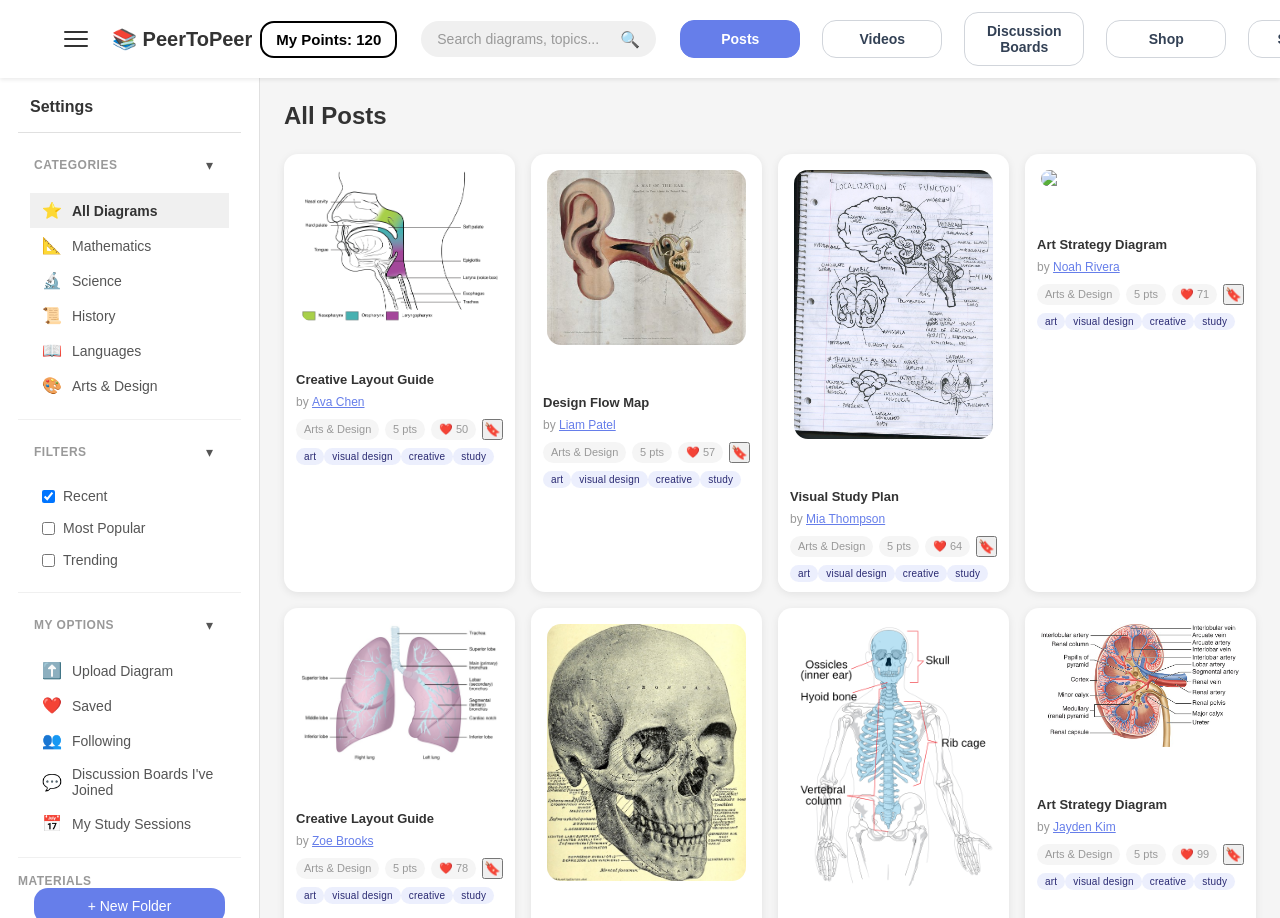
==== index.html @ c9563661 "Git push #5" ====
<!DOCTYPE html>
<html lang="en">
<head>
    <meta charset="UTF-8">
    <meta name="viewport" content="width=device-width, initial-scale=1.0">
    <title>StudyBoard - Student Study Diagrams</title>
    <link rel="stylesheet" href="tailor.css">
</head>
<body>
    <!-- Top Navigation Bar -->
    <nav class="top-navbar">
        <div class="navbar-left">
            <button class="sidebar-toggle" id="sidebarToggle" title="Toggle Sidebar">
                <span></span>
                <span></span>
                <span></span>
            </button>
            <div class="logo">📚 PeerToPeer</div>
            <div class="points-box" id="userPointsLabel">My Points: 120</div>
        </div>
        <div class="navbar-center">
            <div class="search-container">
                <input type="text" class="search-bar" placeholder="Search diagrams, topics...">
                <span class="search-icon">🔍</span>
            </div>
        </div>
        <div class="navbar-right">
            <button class="nav-btn posts-btn active" data-view="posts">Posts</button>
            <button class="nav-btn videos-btn" data-view="videos">Videos</button>
            <button class="nav-btn discussions-btn" data-view="discussions">Discussion Boards</button>
            <button class="nav-btn shop-btn" data-view="shop">Shop</button>
            <button class="nav-btn sessions-btn" data-view="sessions">Sessions</button>
            <button class="profile-btn">Profile</button>
            <button class="settings-btn nav-settings" id="settingsBtnNav" title="Appearance & Settings">Settings</button>
        </div>
    </nav>

    <!-- Main Container -->
    <div class="main-container">
        <!-- Left Sidebar -->
        <aside class="left-sidebar" id="leftSidebar">
            <div class="sidebar-header">
                <h3>Settings</h3>
            </div>
            
            <div class="sidebar-section collapsible-section" data-section="categories">
                <div class="sidebar-section-header">
                    <h4>Categories</h4>
                    <button type="button" class="collapse-toggle" aria-expanded="true">▾</button>
                </div>
                <div class="sidebar-section-content">
                    <div class="category-list">
                        <div class="category-item active" data-category="all">
                            <span class="category-icon">⭐</span>
                            <span>All Diagrams</span>
                        </div>
                        <div class="category-item" data-category="math">
                            <span class="category-icon">📐</span>
                            <span>Mathematics</span>
                        </div>
                        <div class="category-item" data-category="science">
                            <span class="category-icon">🔬</span>
                            <span>Science</span>
                        </div>
                        <div class="category-item" data-category="history">
                            <span class="category-icon">📜</span>
                            <span>History</span>
                        </div>
                        <div class="category-item" data-category="language">
                            <span class="category-icon">📖</span>
                            <span>Languages</span>
                        </div>
                        <div class="category-item" data-category="art">
                            <span class="category-icon">🎨</span>
                            <span>Arts & Design</span>
                        </div>
                    </div>
                </div>
            </div>

            <div class="sidebar-section collapsible-section" data-section="filters">
                <div class="sidebar-section-header">
                    <h4>Filters</h4>
                    <button type="button" class="collapse-toggle" aria-expanded="true">▾</button>
                </div>
                <div class="sidebar-section-content">
                    <label class="filter-checkbox">
                        <input type="checkbox" checked>
                        <span>Recent</span>
                    </label>
                    <label class="filter-checkbox">
                        <input type="checkbox">
                        <span>Most Popular</span>
                    </label>
                    <label class="filter-checkbox">
                        <input type="checkbox">
                        <span>Trending</span>
                    </label>
                </div>
            </div>

            <div class="sidebar-section collapsible-section" data-section="my-options">
                <div class="sidebar-section-header">
                    <h4>My Options</h4>
                    <button type="button" class="collapse-toggle" aria-expanded="true">▾</button>
                </div>
                <div class="sidebar-section-content">
                    <div class="option-item" data-action="upload">
                        <span>⬆️</span>
                        <span>Upload Diagram</span>
                    </div>
                    <div class="option-item" data-action="saved">
                        <span>❤️</span>
                        <span>Saved</span>
                    </div>
                    <div class="option-item" data-action="following">
                        <span>👥</span>
                        <span>Following</span>
                    </div>
                    <div class="option-item" data-action="joined-discussions">
                        <span>💬</span>
                        <span>Discussion Boards I've Joined</span>
                    </div>
                    <div class="option-item study-sessions-panel" id="mySessionsBtn">
                        <span>📅</span>
                        <span>My Study Sessions</span>
                    </div>
                </div>
            </div>

            <div class="sidebar-section materials-section">
                <h4>Materials</h4>
                <div class="material-controls">
                    <button id="createFolderBtn" class="material-add-btn" type="button">+ New Folder</button>
                </div>
                <div id="materialFolders" class="materials-list"></div>
            </div>

            <div class="sidebar-section">
                <h4>Joined Sessions</h4>
                <div id="joinedSessionsList" class="joined-sessions-list"></div>
            </div>

            <div class="sidebar-section collapsible-section" data-section="connect">
                <div class="sidebar-section-header">
                    <h4>Connect!!</h4>
                    <button type="button" class="collapse-toggle" aria-expanded="true">▾</button>
                </div>
                <div class="sidebar-section-content">
                    <div class="option-item" data-action="direct-messages">
                        <span>💬</span>
                        <span>Direct Messages</span>
                    </div>
                    <div class="option-item" data-action="connect-sessions">
                        <span>📚</span>
                        <span>Study Sessions</span>
                    </div>
                </div>
            </div>

            <div class="sidebar-section collapsible-section cart-section" data-section="redeemed-rewards">
                <div class="sidebar-section-header">
                    <h4>Redeemed Rewards</h4>
                    <button type="button" class="collapse-toggle" aria-expanded="true">▾</button>
                </div>
                <div class="sidebar-section-content">
                    <div id="cartList" class="cart-list"></div>
                    <div class="cart-summary">
                        <span>Total:</span>
                        <strong id="cartTotal">0 points</strong>
                    </div>
                    <button id="clearCartBtn" class="clear-cart-btn" type="button">Clear Cart</button>
                    <div id="pendingPurchasesLabel" class="cart-pending-label">Pending Purchases</div>
                </div>
            </div>

        </aside>

        <!-- Settings Modal -->
        <div class="settings-modal" id="settingsModal">
            <div class="settings-modal-content">
                <div class="modal-header">
                    <h2>Appearance & Settings</h2>
                    <button class="modal-close" id="modalClose">✕</button>
                </div>
                <div class="modal-body">
                    <div class="settings-section">
                        <h4>Theme</h4>
                        <div class="theme-options">
                            <label class="theme-option">
                                <input type="radio" name="theme" value="light" checked>
                                <span class="theme-preview light-theme"></span>
                                <span>Light</span>
                            </label>
                            <label class="theme-option">
                                <input type="radio" name="theme" value="dark">
                                <span class="theme-preview dark-theme"></span>
                                <span>Dark</span>
                            </label>
                            <label class="theme-option">
                                <input type="radio" name="theme" value="auto">
                                <span class="theme-preview auto-theme"></span>
                                <span>Auto</span>
                            </label>
                        </div>
                    </div>

                    <div class="settings-section">
                        <h4>Accent Color</h4>
                        <div class="accent-options">
                            <label class="accent-option">
                                <input type="radio" name="accentColor" value="#667eea,#764ba2" checked>
                                <span class="accent-preview" style="background: linear-gradient(135deg,#667eea,#764ba2);"></span>
                                <span>Blue</span>
                            </label>
                            <label class="accent-option">
                                <input type="radio" name="accentColor" value="#2eb85c,#12b886">
                                <span class="accent-preview" style="background: linear-gradient(135deg,#2eb85c,#12b886);"></span>
                                <span>Green</span>
                            </label>
                            <label class="accent-option">
                                <input type="radio" name="accentColor" value="#7b61ff,#b072ff">
                                <span class="accent-preview" style="background: linear-gradient(135deg,#7b61ff,#b072ff);"></span>
                                <span>Purple</span>
                            </label>
                            <label class="accent-option">
                                <input type="radio" name="accentColor" value="#ff9f43,#ff7a59">
                                <span class="accent-preview" style="background: linear-gradient(135deg,#ff9f43,#ff7a59);"></span>
                                <span>Orange</span>
                            </label>
                        </div>
                        <div style="margin-top:12px;">
                            <label style="display:block; font-size:13px; margin-bottom:6px;">AI Backend URL</label>
                            <input id="aiEndpointInput" type="text" placeholder="http://127.0.0.1:8080" style="width:100%; padding:8px; border-radius:8px; border:1px solid #ddd;">
                            <small style="color:#666; display:block; margin-top:6px;">Endpoint expects POST JSON {"clientPrompt":"..."} and returns {"answer":"..."}.</small>
                        </div>
                    </div>

                    <div class="settings-section">
                        <h4>Notifications</h4>
                        <label class="settings-toggle">
                            <input type="checkbox" checked>
                            <span>Enable Notifications</span>
                        </label>
                        <label class="settings-toggle">
                            <input type="checkbox" checked>
                            <span>Sound Effects</span>
                        </label>
                    </div>

                    <div class="settings-section">
                        <h4>Account</h4>
                        <button class="settings-action-btn">Edit Profile</button>
                        <button class="settings-action-btn">Change Password</button>
                        <button class="settings-action-btn logout">Logout</button>
                    </div>
                </div>
            </div>
        </div>

        <div class="settings-modal profile-modal" id="profileModal">
            <div class="settings-modal-content profile-modal-content">
                <div class="modal-header">
                    <h2>Profile</h2>
                    <button class="modal-close" id="profileModalClose">✕</button>
                </div>
                <div class="modal-body profile-body">
                    <div class="profile-panel-grid">
                        <div class="profile-avatar-box">
                            <div class="profile-avatar-preview" id="profileAvatarWrapper">
                                <img id="profilePicturePreview" src="" alt="Profile picture preview" style="display:none;" />
                                <span class="profile-avatar-placeholder">👤</span>
                            </div>
                            <label class="profile-picture-upload">
                                <input type="file" id="profilePictureInput" accept="image/*" />
                                Upload Profile Picture
                            </label>
                        </div>
                        <div class="profile-fields">
                            <label class="profile-field">
                                <span>Name</span>
                                <input id="profileName" type="text" placeholder="Enter your name" />
                            </label>
                            <label class="profile-field">
                                <span>Pronouns</span>
                                <input id="profilePronouns" type="text" placeholder="e.g. they/them" />
                            </label>
                            <label class="profile-field">
                                <span>Gender</span>
                                <select id="profileGender">
                                    <option value="">Prefer not to say</option>
                                    <option value="Woman">Woman</option>
                                    <option value="Man">Man</option>
                                    <option value="Non-binary">Non-binary</option>
                                    <option value="Agender">Agender</option>
                                    <option value="Other">Other</option>
                                </select>
                            </label>
                            <label class="profile-field">
                                <span>Status</span>
                                <input id="profileStatus" type="text" placeholder="What are you up to?" />
                            </label>
                        </div>
                    </div>
                    <div class="profile-field">
                        <span>About Me</span>
                        <textarea id="profileBio" placeholder="Write a short bio..."></textarea>
                    </div>
                    <div class="profile-info-row">
                        <label class="profile-field">
                            <span>Location</span>
                            <input id="profileLocation" type="text" placeholder="City, School, or Campus" />
                        </label>
                        <label class="profile-field">
                            <span>Interests</span>
                            <input id="profileInterests" type="text" placeholder="e.g. math, design, physics" />
                        </label>
                    </div>
                    <div class="profile-actions">
                        <button type="button" class="settings-action-btn" id="saveProfileBtn">Save Profile</button>
                        <button type="button" class="settings-action-btn logout" id="clearProfileBtn">Clear Profile</button>
                    </div>
                </div>
            </div>
        </div>

        <!-- Main Content Area -->
        <main class="main-content">
            <div class="view-container">
                <div class="view-header">
                    <h2 id="viewTitle">All Posts</h2>
                </div>
                <div class="masonry-grid" id="diagramGrid"></div>

                <div id="followingView" class="following-view" style="display:none;">
                    <div class="following-header">
                        <p>Creators you follow appear here with their latest posts and contributions.</p>
                    </div>
                    <div id="followedAuthorsList" class="followed-authors-list"></div>
                </div>

                <div id="sessionsView" class="sessions-view" style="display:none;">
                    <div class="sessions-header">
                        <h3>Available Study Sessions</h3>
                        <p>Join a session to add it to your study schedule.</p>
                    </div>
                    <div class="sessions-grid">
                        <div class="session-card" data-session-id="s1">
                            <div>
                                <h4>Exam Review Sprint</h4>
                                <p>Focus group for upcoming midterms — rapid review and quiz practice.</p>
                                <p class="session-meta">Tue 5:30 PM · 45 min · 8 people joined</p>
                            </div>
                            <div class="session-actions">
                                <button class="view-session-btn" data-session-id="s1">View lobby</button>
                                <button class="join-session-btn" data-session-id="s1">Join</button>
                            </div>
                        </div>
                        <div class="session-card" data-session-id="s2">
                            <div>
                                <h4>Physics Problem Solving</h4>
                                <p>Collaborative problem session with guided examples and Q&A.</p>
                                <p class="session-meta">Wed 7:00 PM · 60 min · 12 people joined</p>
                            </div>
                            <div class="session-actions">
                                <button class="view-session-btn" data-session-id="s2">View lobby</button>
                                <button class="join-session-btn" data-session-id="s2">Join</button>
                            </div>
                        </div>
                        <div class="session-card" data-session-id="s3">
                            <div>
                                <h4>Language Practice Circle</h4>
                                <p>Casual study space for vocabulary, grammar, and speaking practice.</p>
                                <p class="session-meta">Thu 4:00 PM · 40 min · 10 people joined</p>
                            </div>
                            <div class="session-actions">
                                <button class="view-session-btn" data-session-id="s3">View lobby</button>
                                <button class="join-session-btn" data-session-id="s3">Join</button>
                            </div>
                        </div>
                    </div>
                    <div id="sessionLobby" class="session-lobby" style="display:none;">
                        <div class="session-lobby-header">
                            <div>
                                <h4 id="lobbySessionTitle">Session Lobby</h4>
                                <p id="lobbySessionStatus">Select a session to see who is attending.</p>
                            </div>
                            <button id="closeLobbyBtn" class="session-action-btn secondary">Close lobby</button>
                        </div>
                        <p id="lobbySessionDescription" class="session-lobby-description"></p>
                        <div class="session-participants-section">
                            <h5>Participants</h5>
                            <div id="lobbyParticipants" class="session-participants"></div>
                        </div>
                        <div class="session-lobby-actions">
                            <button id="participateSessionBtn" class="session-action-btn">Join the room</button>
                        </div>
                    </div>
                </div>

                <div id="uploadView" class="upload-view" style="display:none;">
                    <div class="upload-panel">
                        <h3>Upload New Content</h3>
                        <p>Share a new post or video and earn coins when you publish.</p>
                        <label class="upload-label">Type
                            <select id="uploadType" class="upload-select">
                                <option value="post">Post</option>
                                <option value="video">Video</option>
                            </select>
                        </label>
                        <label class="upload-label">Title
                            <input id="uploadTitle" class="upload-input" type="text" placeholder="Add a title">
                        </label>
                        <label class="upload-label">Category
                            <input id="uploadCategory" class="upload-input" type="text" placeholder="e.g. Science">
                        </label>
                        <label class="upload-label">Description
                            <textarea id="uploadDescription" class="upload-input upload-textarea" placeholder="Write a description"></textarea>
                        </label>
                        <label class="upload-label">Visibility</label>
                        <div class="upload-radio-row">
                            <label><input type="radio" name="uploadVisibility" value="public" checked> Public</label>
                            <label><input type="radio" name="uploadVisibility" value="private"> Private</label>
                        </div>
                        <label class="upload-label">Attach image or video
                            <input id="uploadMediaInput" class="upload-input" type="file" accept="image/*,video/*" />
                        </label>
                        <div id="uploadPreview" class="upload-preview"></div>
                        <button id="publishUploadBtn" class="upload-publish-btn" type="button">Publish</button>
                        <div id="uploadStatus" class="upload-status"></div>
                    </div>
                </div>

                <div id="discussionsView" class="discussions-view" style="display:none;">
                    <div class="discussions-header">
                        <h3>Discussion Boards</h3>
                        <p>Browse boards or view the discussion groups you have joined.</p>
                    </div>
                    <div class="discussions-content">
                        <aside class="discussion-board-list">
                            <h4>Boards</h4>
                            <div id="discussionBoardList" class="discussion-board-list-items"></div>
                        </aside>
                        <section class="discussion-main-panel">
                            <div class="discussion-board-info">
                                <div>
                                    <h4 id="discussionBoardTitle">AP Exam Study Strategies</h4>
                                    <p id="discussionBoardDescription">Share tips for AP exams, from review plans to time-saving study techniques.</p>
                                </div>
                                <button id="newThreadBtn" class="new-thread-btn">+ New Thread</button>
                            </div>

                            <div id="threadList" class="discussion-thread-list"></div>

                            <div id="newThreadForm" class="discussion-new-thread" style="display:none;">
                                <h4>Start a new thread</h4>
                                <label>Thread title</label>
                                <input id="newThreadTitle" type="text" placeholder="e.g. Best AP Calculus review" />
                                <label>Your name</label>
                                <input id="newThreadAuthor" type="text" placeholder="e.g. student123" />
                                <label>Message</label>
                                <textarea id="newThreadMessage" placeholder="Share your question or advice..."></textarea>
                                <label>Attach image or video</label>
                                <input id="threadMediaInput" type="file" accept="image/*,video/*" />
                                <div id="threadPreview" class="discussion-file-preview"></div>
                                <div class="discussion-form-actions">
                                    <button id="createThreadBtn" type="button">Post Thread</button>
                                    <button id="cancelThreadBtn" type="button">Cancel</button>
                                </div>
                            </div>

                            <div id="discussionThreadDetail" class="discussion-thread-detail" style="display:none;">
                                <div class="discussion-thread-header">
                                    <div>
                                        <h4 id="threadTitle">Thread title</h4>
                                        <p id="threadMeta">Started by <button id="threadAuthor" class="thread-author"></button> · <span id="threadViews">0 views</span></p>
                                    </div>
                                    <button id="backToThreadsBtn" class="back-to-threads-btn">Back to threads</button>
                                </div>
                                <div id="threadMessages" class="thread-messages"></div>
                                <form id="replyForm" class="discussion-reply-form">
                                    <label>Your name</label>
                                    <input id="replyAuthor" type="text" placeholder="e.g. calculatorGenius" />
                                    <label>Your reply</label>
                                    <textarea id="replyMessage" placeholder="Write a helpful reply..."></textarea>
                                    <button type="submit">Post Reply</button>
                                </form>
                            </div>
                        </section>
                    </div>
                </div>

                <div id="discussionProfileView" class="discussion-profile-view" style="display:none;">
                    <div class="discussion-profile-header">
                        <button id="closeProfileView" class="back-to-threads-btn">Back</button>
                        <h3 id="profileName">Profile</h3>
                        <p id="profileBio">Active member of the study community.</p>
                        <div class="profile-stats">
                            <span id="profilePostsCount">Posts: 0</span>
                            <span id="profileFollowersCount">Followers: 0</span>
                            <span id="profileJoinedCount">Joined Boards: 0</span>
                        </div>
                    </div>
                    <div id="profileRecentPosts" class="discussion-profile-posts"></div>
                </div>

                <div id="shopView" class="shop-view" style="display:none;">
                    <div class="shop-header">
                        <h3>Shop Prizes</h3>
                        <p>Earn points and redeem prizes. Choose your reward and redeem as many times as you want.</p>
                    </div>
                    <div class="shop-list">
                        <div class="shop-item" data-item="stationary-kit" data-cost="10">
                            <div class="shop-item-image">📝</div>
                            <div class="shop-item-content">
                                <div>
                                    <h4>Stationery Kit</h4>
                                    <p>Basic stationery set for note-taking and studying.</p>
                                </div>
                                <div class="shop-item-footer">
                                    <span class="prize-cost">10 points</span>
                                    <button class="redeem-btn">Redeem</button>
                                </div>
                            </div>
                        </div>
                        <div class="shop-item" data-item="sunglasses" data-cost="20">
                            <div class="shop-item-image">🕶️</div>
                            <div class="shop-item-content">
                                <div>
                                    <h4>Sunglasses</h4>
                                    <p>Stylish shades for sunny study breaks.</p>
                                </div>
                                <div class="shop-item-footer">
                                    <span class="prize-cost">20 points</span>
                                    <button class="redeem-btn">Redeem</button>
                                </div>
                            </div>
                        </div>
                        <div class="shop-item" data-item="backpack" data-cost="30">
                            <div class="shop-item-image">🎒</div>
                            <div class="shop-item-content">
                                <div>
                                    <h4>Backpack</h4>
                                    <p>Durable backpack for books and laptop.</p>
                                </div>
                                <div class="shop-item-footer">
                                    <span class="prize-cost">30 points</span>
                                    <button class="redeem-btn">Redeem</button>
                                </div>
                            </div>
                        </div>
                        <div class="shop-item" data-item="mouse" data-cost="40">
                            <div class="shop-item-image">🖱️</div>
                            <div class="shop-item-content">
                                <div>
                                    <h4>Wireless Mouse</h4>
                                    <p>Comfortable mouse for everyday study and work.</p>
                                </div>
                                <div class="shop-item-footer">
                                    <span class="prize-cost">40 points</span>
                                    <button class="redeem-btn">Redeem</button>
                                </div>
                            </div>
                        </div>
                        <div class="shop-item" data-item="keyboard" data-cost="50">
                            <div class="shop-item-image">⌨️</div>
                            <div class="shop-item-content">
                                <div>
                                    <h4>Keyboard</h4>
                                    <p>Compact keyboard for improved typing speed.</p>
                                </div>
                                <div class="shop-item-footer">
                                    <span class="prize-cost">50 points</span>
                                    <button class="redeem-btn">Redeem</button>
                                </div>
                            </div>
                        </div>
                        <div class="shop-item" data-item="amazon-giftcard" data-cost="100">
                            <div class="shop-item-image">🎁</div>
                            <div class="shop-item-content">
                                <div>
                                    <h4>$50 Amazon Gift Card</h4>
                                    <p>Redeemable for shopping on Amazon.</p>
                                </div>
                                <div class="shop-item-footer">
                                    <span class="prize-cost">100 points</span>
                                    <button class="redeem-btn">Redeem</button>
                                </div>
                            </div>
                        </div>
                        <div class="shop-item" data-item="spotify-premium" data-cost="100">
                            <div class="shop-item-image">🎵</div>
                            <div class="shop-item-content">
                                <div>
                                    <h4>Spotify Premium</h4>
                                    <p>3 months of Spotify Premium subscription.</p>
                                </div>
                                <div class="shop-item-footer">
                                    <span class="prize-cost">100 points</span>
                                    <button class="redeem-btn">Redeem</button>
                                </div>
                            </div>
                        </div>
                        <div class="shop-item" data-item="iphone" data-cost="500">
                            <div class="shop-item-image">📱</div>
                            <div class="shop-item-content">
                                <div>
                                    <h4>iPhone</h4>
                                    <p>Latest smartphone for work and study.</p>
                                </div>
                                <div class="shop-item-footer">
                                    <span class="prize-cost">500 points</span>
                                    <button class="redeem-btn">Redeem</button>
                                </div>
                            </div>
                        </div>
                        <div class="shop-item" data-item="computer" data-cost="1000">
                            <div class="shop-item-image">💻</div>
                            <div class="shop-item-content">
                                <div>
                                    <h4>Computer</h4>
                                    <p>High-performance computer for learning and projects.</p>
                                </div>
                                <div class="shop-item-footer">
                                    <span class="prize-cost">1000 points</span>
                                    <button class="redeem-btn">Redeem</button>
                                </div>
                            </div>
                        </div>
                    </div>
                </div>

                <!-- Single Post View (hidden by default) -->
                <div id="singlePostView" class="single-post-view" style="display:none;">
                    <div class="single-post-inner">
                        <div class="single-post-columns">
                        <div class="post-left">
                            <div id="postImage" class="post-image">📷</div>
                            <div id="postTitleInline" class="post-title-inline">Title</div>
                            <div id="postContent" class="post-content">Post content goes here. This is the full details view of the selected post, with the visual on the left and the other information on the right.</div>
                        </div>
                        <aside class="post-right">
                            <div class="post-header">
                                <div>
                                    <div id="postAuthor" class="post-author">by Author</div>
                                    <div id="postCategory" class="post-category">Category</div>
                                </div>
                                <div class="post-actions-inline">
                                    <button id="followInline">Follow</button>
                                    <button id="likeInline">❤️ 0</button>
                                    <button id="saveInline">🔖</button>
                                    <button id="addToFolderInline" class="folder-inline" style="display:none;">Add to folder</button>
                                </div>
                            </div>

                            <div class="comments-area">
                                <h4>Comments</h4>
                                <div id="commentsListInline" class="comments-list"></div>
                                <form id="commentFormInline" class="comment-form" onsubmit="return false;">
                                    <div class="comment-input-row">
                                        <input id="commentInputInline" class="comment-input" placeholder="Add a thoughtful comment...">
                                        <button id="commentSubmitInline" class="comment-submit">Send</button>
                                    </div>
                                </form>
                            </div>

                            <div id="aiChatContainer" class="ai-chat-container">
                                <h4>Ask the AI Assistant</h4>
                                <div id="aiMessages" class="ai-messages"></div>
                                <div class="ai-input-row">
                                    <input id="aiInput" class="ai-input" placeholder="Ask a question about this post...">
                                    <button id="aiSendBtn" class="ai-send-btn">Ask</button>
                                </div>
                                <div id="aiStatus" class="ai-status"></div>
                            </div>

                            <div class="related-posts">
                                <h4>Related Posts</h4>
                                <div id="relatedGrid" class="related-grid"></div>
                            </div>
                        </aside>
                    </div>

                    <div class="single-post-footer">
                        <button id="closePostView">Back to feed</button>
                    </div>
                </div>
            </div>
        </div>
        </main>
    </div>

    <script src="script.js"></script>
</body>
</html>
---- tailor.css ----
* {
    margin: 0;
    padding: 0;
    box-sizing: border-box;
}

:root {
    --accent-start: #667eea;
    --accent-end: #764ba2;
    --accent-foreground: #2a2a72;
}

body {
    font-family: -apple-system, BlinkMacSystemFont, 'Segoe UI', 'Helvetica Neue', sans-serif;
    background-color: #f5f5f5;
    color: #333;
}

/* Top Navigation Bar */
.top-navbar {
    display: flex;
    justify-content: space-between;
    align-items: center;
    background-color: #fff;
    padding: 12px 24px;
    padding-left: 60px;
    box-shadow: 0 2px 4px rgba(0, 0, 0, 0.08);
    position: sticky;
    top: 0;
    z-index: 100;
    gap: 24px;
}

.navbar-left {
    flex: 0 0 auto;
    display: flex;
    align-items: center;
    gap: 8px;
}

.logo {
    font-size: 20px;
    font-weight: 700;
    color: #333;
    cursor: pointer;
    transition: opacity 0.2s ease;
    white-space: nowrap;
}

.logo:hover {
    opacity: 0.8;
}

.points-box {
    border: 2px solid #000;
    border-radius: 14px;
    padding: 8px 14px;
    font-weight: 600;
    background-color: #fff;
    color: #000;
    white-space: nowrap;
}

body.dark-mode .logo {
    color: #fff;
}

body.dark-mode .points-box {
    background-color: #f5f5f5;
    color: #111;
    border-color: #ccc;
}

.navbar-center {
    flex: 1;
    max-width: 400px;
}

.search-container {
    position: relative;
    display: flex;
    align-items: center;
    background-color: #f0f0f0;
    border-radius: 24px;
    padding: 0 16px;
    transition: background-color 0.2s ease, box-shadow 0.2s ease;
}

.search-container:focus-within {
    background-color: #e0e0e0;
    box-shadow: 0 0 0 2px rgba(0, 0, 0, 0.1);
}

.search-bar {
    flex: 1;
    border: none;
    background: transparent;
    padding: 10px 0;
    font-size: 14px;
    outline: none;
}

.search-bar::placeholder {
    color: #999;
}

.search-icon {
    font-size: 16px;
    color: #999;
    margin-left: 8px;
}

.navbar-right {
    display: flex;
    gap: 22px;
    align-items: center;
}

.top-navbar .navbar-right .nav-btn,
.top-navbar .navbar-right .profile-btn,
.top-navbar .navbar-right .settings-btn {
    display: inline-flex;
    align-items: center;
    justify-content: center;
    min-width: 120px;
    padding: 10px 18px;
    border: 1px solid #d1d5db;
    border-radius: 14px;
    background-color: #fff;
    color: #334155;
    font-size: 14px;
    font-weight: 700;
    text-align: center;
    cursor: pointer;
    transition: background-color 0.2s ease, border-color 0.2s ease, color 0.2s ease, transform 0.15s ease;
}

.top-navbar .navbar-right .nav-btn:hover,
.top-navbar .navbar-right .profile-btn:hover,
.top-navbar .navbar-right .settings-btn:hover {
    background-color: #f8fafc;
    border-color: #cbd5e1;
}

.top-navbar .navbar-right .nav-btn.active {
    background-color: #667eea;
    color: #fff;
    border-color: #667eea;
}

/* Main Container */
.main-container {
    display: flex;
    max-width: 1920px;
    margin: 0 auto;
    height: calc(100vh - 60px);
    position: relative;
}

/* Sidebar Toggle Button */
.sidebar-toggle {
    display: flex;
    width: 32px;
    height: 32px;
    background: none;
    border: none;
    cursor: pointer;
    flex-direction: column;
    justify-content: center;
    align-items: center;
    gap: 5px;
    padding: 4px;
    margin-right: 12px;
    flex-shrink: 0;
}

.sidebar-toggle span {
    width: 24px;
    height: 2px;
    background-color: #333;
    border-radius: 2px;
    transition: all 0.3s ease;
}

.sidebar-toggle:hover {
    background-color: #f0f0f0;
    border-radius: 6px;
}

.sidebar-toggle.active span:nth-child(1) {
    transform: rotate(45deg) translateY(10px);
}

.sidebar-toggle.active span:nth-child(2) {
    opacity: 0;
}

.sidebar-toggle.active span:nth-child(3) {
    transform: rotate(-45deg) translateY(-10px);
}

/* Left Sidebar */
.left-sidebar {
    width: 260px;
    background-color: #fff;
    border-right: 1px solid #e0e0e0;
    padding: 20px 18px; /* more horizontal padding so content isn't flush to edges */
    overflow-y: auto;
    flex-shrink: 0;
    display: flex;
    flex-direction: column;
    transition: width 0.3s ease, margin-left 0.3s ease;
}

.left-sidebar.collapsed {
    width: 60px;
    align-items: center;
}

.left-sidebar.collapsed .sidebar-header,
.left-sidebar.collapsed .sidebar-section h4,
.left-sidebar.collapsed .category-item span:last-child,
.left-sidebar.collapsed .filter-checkbox span,
.left-sidebar.collapsed .option-item span:last-child,
.left-sidebar.collapsed .settings-label {
    display: none;
}

.left-sidebar.collapsed .category-item,
.left-sidebar.collapsed .filter-checkbox,
.left-sidebar.collapsed .option-item {
    justify-content: center;
    padding: 8px;
}

.left-sidebar.collapsed .category-icon,
.left-sidebar.collapsed .settings-icon {
    font-size: 20px;
}

.sidebar-header {
    padding: 0 12px 16px 12px;
    border-bottom: 1px solid #e0e0e0;
}

/* Ensure each section uses full width but centers its inner content */
.sidebar-section {
    padding: 16px 0;
    border-bottom: 1px solid #f0f0f0;
    flex-shrink: 0;
    width: 100%;
    box-sizing: border-box;
}

.sidebar-header h3 {
    font-size: 16px;
    font-weight: 600;
    color: #333;
}

.sidebar-section {
    padding: 16px 0;
    border-bottom: 1px solid #f0f0f0;
    flex-shrink: 0;
}

.sidebar-section h4 {
    font-size: 12px;
    font-weight: 700;
    color: #999;
    text-transform: uppercase;
    letter-spacing: 0.5px;
    margin: 0;
}

.sidebar-section-header {
    display: flex;
    align-items: center;
    justify-content: space-between;
    gap: 12px;
    padding: 0 16px 12px 16px;
}

.sidebar-section-content {
    padding: 0 12px;
    display: flex;
    flex-direction: column;
    align-items: stretch; /* keep text left-aligned by default */
    text-align: left;
}

/* Center only buttons inside section content while leaving text left-aligned */
.sidebar-section-content button {
    align-self: center;
    min-width: 120px;
}

.sidebar-section.collapsed .sidebar-section-content {
    display: none;
}

.collapse-toggle {
    border: none;
    background: transparent;
    cursor: pointer;
    color: #555;
    font-size: 14px;
    width: 32px;
    height: 32px;
    display: inline-flex;
    align-items: center;
    justify-content: center;
    border-radius: 8px;
    transition: background 0.2s ease, transform 0.2s ease;
}

.collapse-toggle:hover {
    background: rgba(0, 0, 0, 0.05);
}

.sidebar-section.collapsed .collapse-toggle {
    transform: rotate(-90deg);
}

.sidebar-footer {
    padding: 16px;
    border-top: 1px solid #f0f0f0;
    margin-top: auto;
}

.settings-btn {
    width: 100%;
    display: flex;
    align-items: center;
    gap: 12px;
    padding: 10px 12px;
    background-color: #f5f5f5;
    border: none;
    border-radius: 8px;
    cursor: pointer;
    font-size: 14px;
    color: #555;
    transition: background-color 0.2s ease, color 0.2s ease;
    justify-content: flex-start;
}

.settings-btn:hover {
    background-color: #e0e0e0;
    color: #333;
}

.settings-icon {
    font-size: 16px;
    width: 20px;
    flex-shrink: 0;
    text-align: center;
}

.materials-section {
    padding-top: 16px;
}

.material-controls {
    padding: 0 16px 10px 16px;
}

.material-add-btn {
    width: 100%;
    border: none;
    border-radius: 14px;
    padding: 10px 12px;
    background-color: var(--accent-start);
    color: #fff;
    cursor: pointer;
    font-size: 14px;
}

.material-add-btn:hover {
    background-color: var(--accent-end);
}

.upload-section,
.cart-section {
    background-color: #fff;
    border-radius: 18px;
    padding: 14px 16px;
    margin-top: 16px;
    box-shadow: 0 4px 14px rgba(0,0,0,0.04);
}

.upload-section h4,
.cart-section h4 {
    margin-bottom: 12px;
    color: #444;
}

.upload-label {
    display: block;
    margin-bottom: 10px;
    font-size: 13px;
    color: #555;
}

.upload-input,
.upload-textarea,
.upload-select {
    width: 100%;
    border: 1px solid #e3e7ef;
    border-radius: 14px;
    padding: 10px 12px;
    font-size: 13px;
    margin-top: 6px;
    background: #fafbff;
    color: #333;
}

.upload-textarea {
    min-height: 90px;
    resize: vertical;
}

.upload-radio-row {
    display: flex;
    gap: 12px;
    margin-bottom: 12px;
    flex-wrap: wrap;
}

.upload-radio-row label {
    font-size: 13px;
    color: #555;
    display: flex;
    align-items: center;
    gap: 6px;
}

.upload-publish-btn,
.cart-clear-btn {
    width: 100%;
    border: none;
    border-radius: 16px;
    padding: 10px 12px;
    background-color: #667eea;
    color: #fff;
    cursor: pointer;
    font-weight: 700;
    margin-top: 10px;
}

.upload-publish-btn:hover,
.cart-clear-btn:hover {
    background-color: #556dd6;
}

.upload-status {
    margin-top: 10px;
    font-size: 12px;
    color: #444;
    min-height: 18px;
}

.cart-list {
    display: flex;
    flex-direction: column;
    gap: 10px;
    min-height: 100px;
}

.cart-item {
    background-color: #f5f7ff;
    border-radius: 14px;
    padding: 10px 12px;
    font-size: 13px;
    color: #333;
    display: flex;
    justify-content: space-between;
    align-items: center;
}

.cart-item span {
    display: inline-block;
}

.cart-summary {
    display: flex;
    justify-content: space-between;
    align-items: center;
    margin-top: 14px;
    font-size: 13px;
    color: #333;
}

.materials-list {
    display: flex;
    flex-direction: column;
    gap: 8px;
    padding: 0 16px;
}

.material-folder {
    width: 100%;
    border: none;
    border-radius: 14px;
    background-color: #f5f5f5;
    padding: 10px 12px;
    text-align: left;
    cursor: pointer;
    transition: background-color 0.2s ease;
    font-size: 14px;
}

.material-folder:hover,
.material-folder.active {
    background-color: #e0e0e0;
}

.like-btn.liked,
.save-btn.saved,
#likeInline.liked,
#saveInline.saved {
    background-color: #ff93c1;
    color: #fff;
    border-radius: 999px;
    padding: 6px 12px;
}

#likeInline.liked,
#saveInline.saved {
    background-color: #ff93c1;
    color: #fff;
}

#followInline.following {
    background-color: #667eea;
    color: #fff;
}

.joined-session-item {
    background-color: #f5f7ff;
    border-radius: 14px;
    padding: 12px 14px;
    margin-bottom: 10px;
    font-size: 13px;
}

.joined-session-item p {
    margin-top: 6px;
    color: #666;
    font-size: 12px;
}

.sessions-view {
    display: flex;
    flex-direction: column;
    gap: 18px;
    padding: 20px 0;
}

.upload-view {
    display: flex;
    padding: 20px 0;
}

.upload-panel {
    background: #fff;
    border-radius: 24px;
    padding: 28px;
    width: 100%;
    box-shadow: 0 10px 30px rgba(0,0,0,0.08);
}

.upload-panel h3 {
    margin-bottom: 10px;
    font-size: 22px;
    color: #222;
}

.upload-panel p {
    margin-bottom: 22px;
    color: #666;
    line-height: 1.6;
}

.upload-label {
    display: block;
    font-size: 14px;
    color: #555;
    margin-bottom: 12px;
}

.upload-input,
.upload-textarea,
.upload-select {
    width: 100%;
    border: 1px solid #e4e8f0;
    border-radius: 16px;
    padding: 12px 14px;
    margin-top: 8px;
    font-size: 14px;
    background: #fafbff;
    color: #333;
}

.upload-textarea {
    min-height: 120px;
    resize: vertical;
}

.upload-radio-row {
    display: flex;
    flex-wrap: wrap;
    gap: 12px;
    margin-bottom: 16px;
}

.upload-radio-row label {
    display: inline-flex;
    align-items: center;
    gap: 6px;
    font-size: 14px;
    color: #555;
}

.upload-publish-btn {
    border: none;
    background-color: #667eea;
    color: #fff;
    border-radius: 16px;
    padding: 14px 18px;
    font-size: 15px;
    cursor: pointer;
    margin-top: 12px;
}

.upload-publish-btn:hover {
    background-color: #556dd6;
}

.upload-status {
    margin-top: 12px;
    color: #444;
    font-size: 13px;
}

.upload-preview,
.discussion-file-preview {
    margin-top: 12px;
    border-radius: 16px;
    overflow: hidden;
    background: #f6f8ff;
}

.upload-preview img,
.discussion-file-preview img,
.upload-preview video,
.discussion-file-preview video {
    display: block;
    max-width: 100%;
    height: auto;
}


.sessions-header {
    background: #fff;
    border-radius: 20px;
    padding: 20px;
    box-shadow: 0 6px 18px rgba(0,0,0,0.06);
}

.sessions-header h3 {
    margin-bottom: 8px;
    font-size: 22px;
}

.sessions-header p {
    color: #666;
    font-size: 14px;
}

.sessions-view {
    display: flex;
    flex-direction: column;
    gap: 28px;
    padding: 20px 0;
}

.sessions-grid {
    display: grid;
    grid-template-columns: repeat(auto-fit, minmax(280px, 1fr));
    gap: 28px;
}

.session-card {
    background: #fff;
    border-radius: 20px;
    padding: 26px;
    display: flex;
    justify-content: space-between;
    align-items: flex-start;
    gap: 18px;
    box-shadow: 0 10px 26px rgba(0,0,0,0.07);
}

.session-card h4 {
    margin-bottom: 10px;
    font-size: 18px;
}

.session-card p {
    margin: 0;
    color: #555;
    font-size: 14px;
}

.session-meta {
    margin-top: 12px;
    color: #888;
    font-size: 12px;
}

.join-session-btn {
    border: none;
    border-radius: 16px;
    padding: 12px 18px;
    background-color: #667eea;
    color: #fff;
    cursor: pointer;
    font-weight: 600;
}

.join-session-btn.joined,
.join-session-btn:disabled {
    background-color: #d1d9ff;
    color: #6a74a9;
    cursor: default;
}

.session-actions {
    display: flex;
    flex-direction: column;
    gap: 14px;
    align-items: stretch;
}

.view-session-btn,
.session-action-btn,
.join-session-btn {
    border: none;
    border-radius: 16px;
    padding: 12px 16px;
    cursor: pointer;
    font-weight: 600;
    transition: transform 0.15s ease, box-shadow 0.15s ease;
}

.view-session-btn {
    background-color: #f4f5ff;
    color: #334155;
}

.view-session-btn:hover,
.session-action-btn:hover,
.join-session-btn:hover {
    transform: translateY(-1px);
    box-shadow: 0 10px 24px rgba(102,126,234,0.16);
}

.session-action-btn {
    background-color: #667eea;
    color: #fff;
}

.join-session-btn {
    background-color: #667eea;
    color: #fff;
}

.session-action-btn.secondary {
    background-color: #f4f5ff;
    color: #334155;
}

.session-lobby {
    margin-top: 24px;
    background: #fff;
    border-radius: 22px;
    padding: 22px;
    box-shadow: 0 10px 24px rgba(0,0,0,0.08);
}

.session-lobby-header {
    display: flex;
    justify-content: space-between;
    gap: 16px;
    align-items: center;
    margin-bottom: 16px;
}

.session-lobby-description {
    color: #556070;
    margin-bottom: 18px;
}

.session-participants-section h5 {
    margin-bottom: 10px;
    font-size: 15px;
}

.session-participants {
    display: grid;
    grid-template-columns: repeat(auto-fit, minmax(160px, 1fr));
    gap: 10px;
}

.session-participant {
    background: #f4f5ff;
    border-radius: 14px;
    padding: 12px 14px;
    font-size: 13px;
}

.thread-tags {
    margin-top: 10px;
    display: flex;
    flex-wrap: wrap;
    gap: 8px;
}

.discussion-attachment {
    margin-bottom: 18px;
    border-radius: 16px;
    overflow: hidden;
    background: #f6f8ff;
}

.discussion-attachment img,
.discussion-attachment video {
    width: 100%;
    display: block;
}

.folder-inline {
    border: none;
    background-color: #f0f0f0;
    color: #333;
    border-radius: 14px;
    padding: 10px 14px;
    cursor: pointer;
}

.folder-inline:hover {
    background-color: #e8e8e8;
}

.left-sidebar.collapsed .sidebar-footer {
    padding: 8px;
}

.left-sidebar.collapsed .settings-btn {
    justify-content: center;
    width: auto;
    padding: 8px;
}

.category-list {
    display: flex;
    flex-direction: column;
    align-items: center;
}

.category-item {
    display: flex;
    align-items: center;
    justify-content: flex-start; /* left-align icon + label */
    gap: 10px;
    padding: 8px 12px;
    cursor: pointer;
    transition: background-color 0.2s ease;
    font-size: 14px;
    color: #555;
    width: 100%;
    box-sizing: border-box;
}

.category-item:hover {
    background-color: #f5f5f5;
}

.category-item.active {
    background-color: #f0f0f0;
    color: #333;
    font-weight: 600;
}

.category-icon {
    font-size: 16px;
    width: 20px;
    text-align: center;
}

.filter-checkbox {
    display: flex;
    align-items: center;
    justify-content: flex-start;
    gap: 8px;
    padding: 8px 12px;
    cursor: pointer;
    font-size: 14px;
    color: #555;
    transition: background-color 0.2s ease;
    width: 100%;
    box-sizing: border-box;
}

.filter-checkbox:hover {
    background-color: #f5f5f5;
}

.filter-checkbox input[type="checkbox"] {
    cursor: pointer;
}

.option-item {
    display: flex;
    align-items: center;
    justify-content: flex-start; /* left-align icon + label */
    gap: 10px;
    padding: 8px 12px;
    cursor: pointer;
    transition: background-color 0.2s ease;
    font-size: 14px;
    color: #555;
    width: 100%;
    box-sizing: border-box;
}

.option-item:hover {
    background-color: #f5f5f5;
}

.option-item span:first-child {
    font-size: 16px;
    width: 20px;
    text-align: center;
}

.option-item.active {
    background-color: #dfe4ff;
    color: #222;
    font-weight: 700;
}

.option-item.active span:first-child {
    color: #2a2a72;
}

/* Main Content Area */
.main-content {
    flex: 1;
    overflow-y: auto;
    padding: 24px;
}

.view-container {
    display: flex;
    flex-direction: column;
    gap: 20px;
}

.view-header {
    display: flex;
    align-items: center;
    justify-content: space-between;
}

.view-header h2 {
    font-size: 24px;
    font-weight: 600;
    color: #333;
    margin: 0;
}

/* Feed Grid */
.masonry-grid {
    display: grid;
    grid-template-columns: repeat(auto-fit, minmax(220px, 1fr));
    gap: 16px;
    margin-top: 4px;
}

.diagram-card {
    background: #fff;
    border-radius: 14px;
    overflow: hidden;
    cursor: pointer;
    transition: transform 0.2s ease, box-shadow 0.2s ease;
    display: flex;
    flex-direction: column;
    width: 100%;
    margin-bottom: 0;
    box-shadow: 0 2px 8px rgba(0, 0, 0, 0.08);
}

.diagram-card:hover {
    transform: translateY(-4px);
    box-shadow: 0 8px 16px rgba(0, 0, 0, 0.15);
}

.single-post-view {
    background: #fff;
    border-radius: 20px;
    padding: 24px;
    box-shadow: 0 10px 30px rgba(0,0,0,0.08);
    margin-top: 16px;
    display: flex;
    flex-direction: column;
    gap: 24px;
}

.single-post-columns {
    display: grid;
    grid-template-columns: 2fr 1fr;
    gap: 24px;
}

.post-left {
    background: #f9fafb;
    border-radius: 20px;
    padding: 24px;
    display: flex;
    flex-direction: column;
    gap: 20px;
}

.post-right {
    display: flex;
    flex-direction: column;
    gap: 20px;
}

.post-image {
    width: 100%;
    max-height: 420px;
    border-radius: 20px;
    background: linear-gradient(135deg, var(--accent-start) 0%, var(--accent-end) 100%);
    color: #fff;
    display: flex;
    align-items: center;
    justify-content: center;
    font-size: 56px;
    overflow: hidden;
}

.post-image img {
    width: 100%;
    height: auto;
    max-height: 420px;
    object-fit: contain;
    display: block;
}

.post-title-inline {
    font-size: 28px;
    font-weight: 700;
    color: #222;
}

.post-content {
    font-size: 15px;
    line-height: 1.75;
    color: #444;
}

.post-header {
    display: flex;
    justify-content: space-between;
    align-items: flex-start;
    gap: 16px;
    flex-wrap: wrap;
}

.post-author,
.post-category {
    font-size: 14px;
    color: #666;
}

.post-category {
    margin-top: 8px;
}

.post-actions-inline {
    display: flex;
    gap: 10px;
    flex-wrap: wrap;
}

.post-actions-inline button {
    border: none;
    border-radius: 12px;
    padding: 10px 14px;
    cursor: pointer;
    background-color: #f0f4ff;
    color: #333;
    transition: transform 0.2s ease, background-color 0.2s ease;
}

.post-actions-inline button:hover {
    transform: translateY(-1px);
    background-color: #e5ecff;
}

.comments-area {
    background: #fafbff;
    border-radius: 20px;
    padding: 18px;
}

.comments-list {
    display: flex;
    flex-direction: column;
    gap: 12px;
    margin-bottom: 16px;
}

.ai-chat-container {
    background: linear-gradient(180deg, #ffffff, #f6f8ff);
    border: 1px solid rgba(102, 126, 234, 0.12);
    border-radius: 28px;
    padding: 24px;
    box-shadow: 0 18px 45px rgba(102, 126, 234, 0.08);
    display: flex;
    flex-direction: column;
    gap: 18px;
}

.ai-chat-header {
    display: flex;
    align-items: center;
    gap: 14px;
}

.ai-badge {
    display: inline-flex;
    align-items: center;
    justify-content: center;
    width: 42px;
    height: 42px;
    border-radius: 50%;
    background: linear-gradient(135deg, var(--accent-start), var(--accent-end));
    color: #fff;
    font-weight: 800;
    box-shadow: 0 8px 18px rgba(102, 126, 234, 0.18);
}

.ai-chat-header h4 {
    margin: 0;
    font-size: 18px;
    color: #1f2937;
}

.ai-chat-header p {
    margin: 6px 0 0;
    color: #475569;
    font-size: 14px;
}

.ai-messages {
    min-height: 220px;
    background: #f8faff;
    border: 1px solid rgba(102, 126, 234, 0.15);
    border-radius: 24px;
    padding: 18px;
    display: flex;
    flex-direction: column;
    gap: 12px;
    max-height: 320px;
    overflow-y: auto;
}

.ai-message {
    padding: 14px 18px;
    border-radius: 20px;
    line-height: 1.65;
    font-size: 14px;
    max-width: 90%;
}

.ai-message.user {
    align-self: flex-end;
    background: rgba(102, 126, 234, 0.14);
    color: #0f172a;
    border: 1px solid rgba(102, 126, 234, 0.28);
    box-shadow: 0 4px 10px rgba(102, 126, 234, 0.08);
}

.ai-message.assistant {
    align-self: flex-start;
    background: #ffffff;
    border: 1px solid rgba(148, 163, 184, 0.18);
    color: #0f172a;
}

.ai-input-row {
    display: grid;
    grid-template-columns: 1fr auto;
    gap: 12px;
}

.ai-input {
    width: 100%;
    border: 1px solid #d1d9e6;
    border-radius: 999px;
    padding: 14px 18px;
    background: #fff;
    font-size: 14px;
    outline: none;
}

.ai-input:focus {
    box-shadow: 0 0 0 3px rgba(102, 126, 234, 0.14);
    border-color: rgba(102, 126, 234, 0.35);
}

.ai-send-btn {
    border: none;
    border-radius: 999px;
    padding: 14px 24px;
    background: linear-gradient(135deg, var(--accent-start), var(--accent-end));
    color: #fff;
    font-weight: 700;
    cursor: pointer;
    transition: transform 0.2s ease, box-shadow 0.2s ease;
}

.ai-send-btn:hover {
    transform: translateY(-1px);
    box-shadow: 0 12px 24px rgba(102, 126, 234, 0.18);
}

.ai-status {
    font-size: 13px;
    color: #475569;
    min-height: 18px;
}

.comment {
    padding: 14px 16px;
    border-radius: 16px;
    background: #fff;
    border: 1px solid #ececec;
    font-size: 14px;
    color: #444;
}

.comment-form {
    display: flex;
    flex-direction: column;
    gap: 12px;
}

.comment-input-row {
    display: flex;
    gap: 10px;
}

.comment-input {
    flex: 1;
    border: none;
    border-radius: 24px;
    padding: 12px 16px;
    background-color: #f0f0f0;
    outline: none;
    font-size: 14px;
}

.comment-input:focus {
    background-color: #e8e8e8;
    box-shadow: 0 0 0 2px rgba(102, 126, 234, 0.15);
}

.comment-submit {
    border: none;
    border-radius: 24px;
    padding: 12px 20px;
    background-color: #667eea;
    color: #fff;
    cursor: pointer;
    font-weight: 600;
    transition: background-color 0.2s ease;
}

.comment-submit:hover {
    background-color: #556dd6;
}

.related-posts {
    width: 100%;
    margin-top: 18px;
}

.related-grid {
    display: grid;
    grid-template-columns: 1fr;
    gap: 10px;
}

.related-card {
    cursor: pointer;
    padding: 14px 16px;
    border-radius: 18px;
    background: #f8faff;
    border: 1px solid rgba(102, 126, 234, 0.16);
    color: #1f2937;
    font-size: 14px;
    transition: transform 0.2s ease, box-shadow 0.2s ease, background-color 0.2s ease;
}

.related-card:hover {
    transform: translateY(-1px);
    box-shadow: 0 10px 24px rgba(102, 126, 234, 0.12);
}

.single-post-footer {
    display: flex;
    justify-content: flex-end;
}

.single-post-footer button {
    padding: 12px 18px;
    border: none;
    border-radius: 14px;
    background-color: #f0f0f0;
    cursor: pointer;
}

.single-post-footer button:hover {
    background-color: #e0e0e0;
}

.diagram-placeholder {
    display: flex;
    flex-direction: column;
    align-items: center;
    justify-content: center;
    gap: 8px;
    color: #fff;
    text-align: center;
    padding: 16px;
}

.diagram-placeholder span {
    font-size: 40px;
}

.diagram-placeholder p {
    font-size: 12px;
    font-weight: 500;
    opacity: 0.9;
}

.diagram-placeholder img {
    width: 100%;
    height: auto;
    object-fit: cover;
    border-radius: 14px;
}

.card-info {
    background-color: #fff;
    display: flex;
    flex-direction: column;
    gap: 6px;
}

/* cart and tag styling */
.cart-section {
    background-color: #fff;
}

.cart-item {
    background-color: #f5f7ff;
}

.tag-badge {
    background: rgba(102, 126, 234, 0.12);
    color: var(--accent-foreground);
    font-size: 10px;
    padding: 3px 8px;
    border-radius: 999px;
    letter-spacing: 0.02em;
}

.following-view {
    background: #fff;
    border-radius: 20px;
    padding: 22px;
    box-shadow: 0 14px 28px rgba(0, 0, 0, 0.08);
    margin-top: 20px;
}

.following-header p {
    color: #5f6a7a;
    margin: 0 0 18px;
}

.followed-authors-list {
    display: flex;
    flex-direction: column;
    gap: 16px;
}

.follow-card {
    background: #f7f9ff;
    border-radius: 18px;
    padding: 18px;
    border: 1px solid #e5e9ff;
}

.follow-card-title {
    display: flex;
    justify-content: space-between;
    align-items: center;
    gap: 14px;
    flex-wrap: wrap;
    margin-bottom: 12px;
}

.follow-card-title h4 {
    margin: 0;
    font-size: 16px;
}

.follow-card-title span {
    color: #62718f;
    font-size: 13px;
}

.follow-card-meta {
    display: flex;
    flex-wrap: wrap;
    gap: 8px;
}

.follow-card-meta span {
    background: #e9efff;
    color: #2a2a72;
    padding: 6px 10px;
    border-radius: 999px;
    font-size: 12px;
}

.follow-empty {
    padding: 18px 16px;
    border-radius: 16px;
    background: #eef1ff;
    color: #555;
}

/* Discussion boards styling */
.discussions-view {
    display: block;
}
.discussions-content {
    display: flex;
    gap: 20px;
    margin-top: 14px;
}
.discussion-board-list {
    width: 280px;
    background: #fff;
    border-radius: 14px;
    padding: 18px;
    box-shadow: 0 8px 24px rgba(47,60,80,0.06);
    border: 1px solid #f0f3ff;
}
.discussion-board-list h4 { margin-bottom: 12px; }
.discussion-board-list-items { display:flex; flex-direction:column; gap:12px; }
.discussion-card {
    padding: 12px;
    border-radius: 12px;
    cursor: pointer;
    transition: transform 0.15s ease, box-shadow 0.15s ease;
    background: linear-gradient(180deg,#fff,#fbfdff);
    border: 1px solid #eef4ff;
}
.discussion-card:hover { transform: translateY(-4px); box-shadow: 0 10px 30px rgba(47,60,80,0.06); }
.discussion-card.active { border-color: #667eea; box-shadow: 0 8px 24px rgba(102,126,234,0.12); }

.discussion-main-panel { flex:1; display:flex; flex-direction:column; gap:18px; }
.discussion-board-info { display:flex; justify-content:space-between; align-items:center; gap:12px; }
.discussion-board-info h4 { margin:0; font-size:20px; }
.new-thread-btn { background:#667eea; color:#fff; border:none; padding:10px 14px; border-radius:14px; cursor:pointer; transition: transform 0.15s ease, box-shadow 0.15s ease; }
.new-thread-btn:hover { transform: translateY(-1px); box-shadow: 0 10px 24px rgba(102,126,234,0.18); }

.discussion-new-thread {
    background: #fff;
    border: 1px solid #e8eff9;
    border-radius: 18px;
    padding: 22px;
    display: flex;
    flex-direction: column;
    gap: 16px;
    box-shadow: 0 10px 30px rgba(47,60,80,0.05);
}

.discussion-new-thread h4 {
    margin: 0;
    font-size: 18px;
    color: #1f2937;
}

.discussion-new-thread label {
    display: block;
    font-size: 13px;
    color: #556272;
    margin-top: 10px;
}

.discussion-new-thread input[type="text"],
.discussion-new-thread textarea,
.discussion-new-thread input[type="file"] {
    width: 100%;
    border: 1px solid #e3e7ef;
    border-radius: 14px;
    padding: 12px 14px;
    font-size: 14px;
    background: #fafbff;
    color: #24304d;
    outline: none;
}

.discussion-new-thread textarea {
    min-height: 110px;
    resize: vertical;
}

.discussion-new-thread input[type="file"] {
    padding: 10px 14px;
}

.discussion-form-actions {
    display: flex;
    gap: 12px;
    flex-wrap: wrap;
    margin-top: 6px;
}

.discussion-form-actions button {
    border: none;
    border-radius: 14px;
    padding: 12px 18px;
    font-weight: 700;
    cursor: pointer;
}

#cancelThreadBtn {
    background: #f0f4ff;
    color: #334155;
}

#createThreadBtn {
    background: #667eea;
    color: #fff;
}

.discussion-form-actions button:hover {
    transform: translateY(-1px);
    box-shadow: 0 10px 30px rgba(102,126,234,0.14);
}

.discussion-thread-list { display:flex; flex-direction:column; gap:12px; margin-top:12px; }
.discussion-thread-card { background:#fff; border:1px solid #f0f3ff; border-radius:12px; padding:14px; box-shadow:0 6px 18px rgba(47,60,80,0.04); cursor:pointer; }
.discussion-thread-card .thread-meta-row { display:flex; justify-content:space-between; align-items:center; gap:8px; }
.discussion-thread-card strong { font-size:16px; }
.thread-author-link,
.profile-link { background:none; border:none; color:#667eea; cursor:pointer; font-weight:700; padding:0; font: inherit; text-decoration: underline; }

.discussion-thread-detail { background:#fff; border-radius:14px; padding:18px; box-shadow:0 10px 30px rgba(47,60,80,0.06); }
.discussion-thread-header { display:flex; justify-content:space-between; align-items:center; gap:12px; }
.back-to-threads-btn { background:#f0f4ff; border:none; padding:8px 12px; border-radius:10px; cursor:pointer; }

.thread-messages { display:flex; flex-direction:column; gap:12px; margin-top:12px; }
.thread-message { padding:12px; border-radius:12px; background:#fbfdff; border:1px solid #eef4ff; display:flex; gap:12px; align-items:flex-start; }
.thread-message p { margin:0; color:#333; line-height:1.4; }
.message-author, .thread-author { background:none; border:none; color:#2a2a72; font-weight:800; cursor:pointer; }

/* Profile view improvements */
.discussion-profile-view { padding:18px; display:block; }
.discussion-profile-header { background:#fff; border-radius:12px; padding:18px; box-shadow:0 8px 24px rgba(47,60,80,0.06); display:flex; flex-direction:column; gap:12px; }
.discussion-profile-header h3 { margin:0; font-size:20px; }
.discussion-profile-header p { color:#5f6a7a; }
.profile-stats { display:flex; gap:16px; color:#666; font-weight:700; }
.discussion-profile-posts { margin-top:12px; display:flex; flex-direction:column; gap:10px; }
.profile-post,
.profile-post-link {
    text-align: left;
    background:#fff;
    border-radius:12px;
    padding:12px;
    border:1px solid #f1f4ff;
}
.profile-post-link {
    display: block;
    width: 100%;
    font: inherit;
    color: #1f2937;
    cursor: pointer;
    text-align: left;
    border: 1px solid #e2e8f0;
    transition: transform 0.15s ease, box-shadow 0.15s ease, background 0.15s ease;
}
.profile-post-link:hover {
    background: #f8fbff;
    transform: translateY(-1px);
    box-shadow: 0 6px 16px rgba(102,126,234,0.14);
}

/* Make inline author clickable */
.post-author { cursor: pointer; color: #2a2a72; font-weight:700; }

/* Slight typography polish */
body { font-size:15px; }


.card-info {
    padding: 12px;
    background-color: #fff;
    display: flex;
    flex-direction: column;
    gap: 6px;
}

.card-info h3 {
    font-size: 13px;
    font-weight: 600;
    color: #333;
    line-height: 1.3;
    display: -webkit-box;
    -webkit-box-orient: vertical;
    -webkit-line-clamp: 2;
    line-clamp: 2;
    overflow: hidden;
}

.card-author {
    font-size: 12px;
    color: #999;
}

.card-meta {
    display: flex;
    justify-content: space-between;
    font-size: 11px;
    color: #999;
    margin-top: 4px;
}

.card-meta span {
    background-color: #f5f5f5;
    padding: 4px 8px;
    border-radius: 12px;
    cursor: pointer;
    transition: background-color 0.2s ease;
}

.card-meta span:first-child:hover {
    background-color: #e0e0e0;
}

.card-meta span:last-child:hover {
    color: #e74c3c;
}

.shop-list {
    display: flex;
    flex-direction: column;
    gap: 18px;
    margin-top: 20px;
}

.shop-item {
    display: flex;
    width: 100%;
    background-color: #fff;
    border: 1px solid #e7e7e7;
    border-radius: 24px;
    overflow: hidden;
    box-shadow: 0 12px 32px rgba(0, 0, 0, 0.06);
}

.shop-item-image {
    min-width: 140px;
    max-width: 160px;
    background-color: #f7f9ff;
    display: flex;
    align-items: center;
    justify-content: center;
    font-size: 48px;
    padding: 24px;
}

.shop-item-content {
    flex: 1;
    padding: 24px;
    display: flex;
    flex-direction: column;
    justify-content: space-between;
    gap: 16px;
}

.shop-item-content h4 {
    font-size: 20px;
    margin-bottom: 6px;
}

.shop-item-content p {
    color: #555;
    line-height: 1.7;
    max-width: 100%;
}

.shop-item-footer {
    display: flex;
    justify-content: space-between;
    align-items: center;
    gap: 14px;
    flex-wrap: wrap;
}

.shop-item-footer .prize-cost {
    font-weight: 700;
    color: #222;
}

.redeem-btn {
    border: none;
    border-radius: 16px;
    padding: 12px 24px;
    background-color: var(--accent-start);
    color: #fff;
    font-weight: 700;
    cursor: pointer;
    box-shadow: 0 10px 20px rgba(102, 126, 234, 0.2);
    transition: transform 0.2s ease, background-color 0.2s ease, box-shadow 0.2s ease;
}

.redeem-btn:hover {
    transform: translateY(-1px);
    background-color: var(--accent-end);
    box-shadow: 0 14px 24px rgba(0,0,0,0.12);
}

@media (max-width: 900px) {
    .shop-item {
        flex-direction: column;
    }
    .shop-item-image {
        width: 100%;
        min-width: auto;
        padding: 28px;
    }
    .shop-item-footer {
        justify-content: flex-start;
        width: 100%;
    }
}

/* Scrollbar Styling */
/* Settings Modal */
.settings-modal {
    display: none;
    position: fixed;
    top: 0;
    left: 0;
    right: 0;
    bottom: 0;
    background-color: rgba(0, 0, 0, 0.5);
    z-index: 1000;
    justify-content: center;
    align-items: center;
    animation: fadeIn 0.2s ease;
}

.settings-modal.active {
    display: flex;
}

@keyframes fadeIn {
    from {
        opacity: 0;
    }
    to {
        opacity: 1;
    }
}

.settings-modal-content {
    background-color: #fff;
    border-radius: 12px;
    max-width: 500px;
    width: 90%;
    max-height: 80vh;
    overflow-y: auto;
    box-shadow: 0 20px 60px rgba(0, 0, 0, 0.3);
    animation: slideUp 0.3s ease;
}

@keyframes slideUp {
    from {
        transform: translateY(20px);
        opacity: 0;
    }
    to {
        transform: translateY(0);
        opacity: 1;
    }
}

.profile-modal .profile-modal-content {
    max-width: 700px;
}

.profile-body {
    display: flex;
    flex-direction: column;
    gap: 24px;
}

.profile-panel-grid {
    display: grid;
    grid-template-columns: 220px 1fr;
    gap: 24px;
    align-items: start;
}

.profile-avatar-box {
    display: flex;
    flex-direction: column;
    gap: 16px;
}

.profile-avatar-preview {
    width: 100%;
    height: 220px;
    border-radius: 18px;
    background: #f3f4f7;
    position: relative;
    overflow: hidden;
    display: flex;
    align-items: center;
    justify-content: center;
}

.profile-avatar-preview img {
    width: 100%;
    height: 100%;
    object-fit: cover;
    display: block;
}

.profile-avatar-placeholder {
    font-size: 64px;
    color: #8b96a5;
}

.profile-picture-upload {
    display: inline-flex;
    align-items: center;
    justify-content: center;
    padding: 12px 16px;
    background: #eef2ff;
    border-radius: 12px;
    cursor: pointer;
    font-weight: 600;
    color: #3b49df;
    border: 1px solid transparent;
}

.profile-picture-upload input {
    display: none;
}

.profile-fields,
.profile-info-row {
    display: grid;
    gap: 16px;
}

.profile-info-row {
    grid-template-columns: repeat(2, minmax(0, 1fr));
}

.profile-field {
    display: flex;
    flex-direction: column;
    gap: 8px;
}

.profile-field span {
    font-size: 13px;
    font-weight: 600;
    color: #444;
}

.profile-field input,
.profile-field textarea,
.profile-field select {
    width: 100%;
    padding: 12px 14px;
    border: 1px solid #d8dbe7;
    border-radius: 12px;
    background: #fff;
    color: #2f3345;
    font-size: 14px;
}

.profile-field textarea {
    min-height: 120px;
    resize: vertical;
}

.profile-actions {
    display: flex;
    gap: 12px;
    flex-wrap: wrap;
}

.modal-header {
    display: flex;
    justify-content: space-between;
    align-items: center;
    padding: 20px;
    border-bottom: 1px solid #e0e0e0;
}

.modal-header h2 {
    font-size: 18px;
    font-weight: 600;
    color: #333;
    margin: 0;
}

.modal-close {
    background: none;
    border: none;
    font-size: 24px;
    cursor: pointer;
    color: #999;
    padding: 0;
    width: 32px;
    height: 32px;
    display: flex;
    align-items: center;
    justify-content: center;
    border-radius: 6px;
    transition: background-color 0.2s ease, color 0.2s ease;
}

.modal-close:hover {
    background-color: #f5f5f5;
    color: #333;
}

.modal-body {
    padding: 20px;
    display: flex;
    flex-direction: column;
    gap: 24px;
}

.settings-modal .settings-section {
    display: flex;
    flex-direction: column;
    gap: 12px;
    border: none;
    padding: 0;
}

.settings-modal .settings-section h4 {
    font-size: 13px;
    font-weight: 700;
    color: #333;
    text-transform: uppercase;
    letter-spacing: 0.5px;
    margin: 0 0 8px 0;
    padding: 0;
}

.theme-options {
    display: grid;
    grid-template-columns: repeat(3, 1fr);
    gap: 12px;
}

.theme-option {
    display: flex;
    flex-direction: column;
    align-items: center;
    gap: 8px;
    cursor: pointer;
    padding: 12px;
    border-radius: 8px;
    border: 2px solid transparent;
    transition: border-color 0.2s ease, background-color 0.2s ease;
}

.theme-option:hover {
    background-color: #f5f5f5;
}

.theme-option input[type="radio"] {
    cursor: pointer;
}

.theme-option input[type="radio"]:checked + .theme-preview {
    box-shadow: 0 0 0 2px #667eea;
}

.theme-option input[type="radio"]:checked {
    accent-color: #667eea;
}

.theme-preview {
    width: 48px;
    height: 48px;
    border-radius: 6px;
    border: 1px solid #e0e0e0;
    transition: box-shadow 0.2s ease;
}

.theme-preview.light-theme {
    background: linear-gradient(135deg, #fff 50%, #f5f5f5 50%);
}

.theme-preview.dark-theme {
    background: linear-gradient(135deg, #1e1e1e 50%, #333 50%);
}

.theme-preview.auto-theme {
    background: linear-gradient(135deg, #fff 0%, #fff 33%, #f5f5f5 33%, #f5f5f5 66%, #1e1e1e 66%, #1e1e1e 100%);
}

.theme-option span:last-child {
    font-size: 12px;
    font-weight: 500;
    color: #555;
}

.settings-toggle {
    display: flex;
    align-items: center;
    gap: 12px;
    cursor: pointer;
    padding: 8px 0;
}

.settings-toggle input[type="checkbox"] {
    cursor: pointer;
    accent-color: #667eea;
}

.settings-toggle span {
    font-size: 14px;
    color: #555;
}

.settings-action-btn {
    width: 100%;
    padding: 10px 16px;
    background-color: #f5f5f5;
    border: 1px solid #e0e0e0;
    border-radius: 6px;
    cursor: pointer;
    font-size: 14px;
    font-weight: 500;
    color: #333;
    transition: background-color 0.2s ease, border-color 0.2s ease;
}

.settings-action-btn:hover {
    background-color: #e0e0e0;
    border-color: #ccc;
}

.settings-action-btn.logout {
    background-color: #fef2f2;
    border-color: #fee;
    color: #c33;
}

.settings-action-btn.logout:hover {
    background-color: #fed3d3;
    border-color: #fcc;
}

/* Dark Mode */
body.dark-mode {
    background-color: #1e1e1e;
    color: #e0e0e0;
}

body.dark-mode .top-navbar {
    background-color: #2d2d2d;
    box-shadow: 0 2px 4px rgba(0, 0, 0, 0.3);
}

body.dark-mode .search-container {
    background-color: #3a3a3a;
}

body.dark-mode .search-container:focus-within {
    background-color: #4a4a4a;
}

body.dark-mode .search-bar {
    color: #e0e0e0;
}

body.dark-mode .search-bar::placeholder {
    color: #999;
}

body.dark-mode .nav-btn {
    color: #b0b0b0;
}

body.dark-mode .nav-btn:hover {
    background-color: #3a3a3a;
    color: #e0e0e0;
}

body.dark-mode .nav-btn.active {
    background-color: #667eea;
    color: #fff;
}

body.dark-mode .view-header h2 {
    color: #e0e0e0;
}

body.dark-mode .left-sidebar {
    background-color: #2d2d2d;
    border-right-color: #444;
}

body.dark-mode .sidebar-header,
body.dark-mode .sidebar-section {
    border-color: #444;
}

body.dark-mode .sidebar-header h3 {
    color: #e0e0e0;
}

body.dark-mode .category-item,
body.dark-mode .filter-checkbox,
body.dark-mode .option-item {
    color: #b0b0b0;
}

body.dark-mode .category-item:hover,
body.dark-mode .filter-checkbox:hover,
body.dark-mode .option-item:hover {
    background-color: #3a3a3a;
}

body.dark-mode .category-item.active,
body.dark-mode .option-item.active {
    background-color: #444;
    color: #fff;
}

body.dark-mode .settings-btn {
    background-color: #3a3a3a;
    color: #b0b0b0;
}

body.dark-mode .settings-btn:hover {
    background-color: #4a4a4a;
    color: #e0e0e0;
}

body.dark-mode .main-content {
    background-color: #1e1e1e;
}

body.dark-mode .diagram-card {
    background-color: #2d2d2d;
    box-shadow: 0 2px 4px rgba(0, 0, 0, 0.3);
}

body.dark-mode .card-info {
    background-color: #2d2d2d;
}

body.dark-mode .card-info h3 {
    color: #e0e0e0;
}

body.dark-mode .card-author {
    color: #999;
}

body.dark-mode .card-meta {
    color: #999;
}

body.dark-mode .card-meta span {
    background-color: #3a3a3a;
}

body.dark-mode .tag-badge {
    background: rgba(102, 126, 234, 0.24);
    color: var(--accent-foreground);
    box-shadow: inset 0 0 0 1px rgba(255,255,255,0.08);
}

body.dark-mode .cart-section {
    background-color: #242424;
    border-color: #333;
}

body.dark-mode .cart-section h4 {
    color: #e0e0e0;
}

body.dark-mode .cart-item {
    background-color: #1f1f25;
    color: #e0e0e0;
    border: 1px solid #333;
}

body.dark-mode .cart-summary {
    color: #d0d0d0;
}

body.dark-mode .cart-clear-btn {
    background-color: #556dd6;
}

body.dark-mode .cart-clear-btn:hover {
    background-color: #4458b3;
}

body.dark-mode .following-view {
    background: #1d1d24;
    box-shadow: 0 14px 28px rgba(0, 0, 0, 0.45);
}

body.dark-mode .following-header p,
body.dark-mode .follow-card-title span,
body.dark-mode .follow-empty {
    color: #c4c4d0;
}

body.dark-mode .follow-card {
    background: #24242c;
    border-color: #333;
}

body.dark-mode .follow-card-title h4 {
    color: #e7e7ff;
}

body.dark-mode .follow-card-meta span {
    background: #323244;
    color: #c5c7ff;
}

body.dark-mode .follow-empty {
    background: #23232a;
}

body.dark-mode .card-meta span:first-child:hover {
    background-color: #4a4a4a;
}

body.dark-mode .settings-modal-content {
    background-color: #2d2d2d;
}

body.dark-mode .modal-header {
    border-bottom-color: #444;
}

body.dark-mode .modal-header h2 {
    color: #e0e0e0;
}

body.dark-mode .modal-close {
    color: #999;
}

body.dark-mode .modal-close:hover {
    background-color: #3a3a3a;
    color: #e0e0e0;
}

body.dark-mode .settings-modal .settings-section h4 {
    color: #e0e0e0;
}

body.dark-mode .theme-option {
    border-color: #444;
}

body.dark-mode .theme-option:hover {
    background-color: #3a3a3a;
}

body.dark-mode .theme-preview {
    border-color: #444;
}

body.dark-mode .theme-option span:last-child {
    color: #b0b0b0;
}

body.dark-mode .settings-toggle span {
    color: #b0b0b0;
}

body.dark-mode .settings-action-btn {
    background-color: #3a3a3a;
    border-color: #444;
    color: #e0e0e0;
}

body.dark-mode .settings-action-btn:hover {
    background-color: #4a4a4a;
    border-color: #555;
}

body.dark-mode .settings-action-btn.logout {
    background-color: #4a2a2a;
    border-color: #554a4a;
    color: #ff6b6b;
}

body.dark-mode .settings-action-btn.logout:hover {
    background-color: #5a3a3a;
    border-color: #665a5a;
}

body.dark-mode .sidebar-toggle span {
    background-color: #e0e0e0;
}

body.dark-mode .sidebar-toggle:hover {
    background-color: #3a3a3a;
}

body.dark-mode .single-post-view {
    background: #242424;
    box-shadow: 0 10px 30px rgba(0,0,0,0.6);
}

body.dark-mode .post-left {
    background: #1f1f1f;
}

body.dark-mode .post-image {
    background: linear-gradient(135deg, #4a4a8f 0%, #2f2f3f 100%);
}

body.dark-mode .post-title-inline,
body.dark-mode .post-content,
body.dark-mode .post-author,
body.dark-mode .post-category {
    color: #e0e0e0;
}

body.dark-mode .post-actions-inline button {
    background-color: #333;
    color: #f0f0f0;
}

body.dark-mode .post-actions-inline button:hover {
    background-color: #444;
}

body.dark-mode .comments-area {
    background: #1f1f1f;
}

body.dark-mode .comment {
    background: #242424;
    border-color: #333;
    color: #e0e0e0;
}

body.dark-mode .comment-input {
    background-color: #222;
    color: #e0e0e0;
}

body.dark-mode .comment-input:focus {
    background-color: #2d2d2d;
}

body.dark-mode .ai-chat-container {
    background: #1f1f27;
    border-color: #3e3e4a;
}

body.dark-mode .ai-messages {
    background: #18181f;
    border-color: #333;
    color: #e5e7eb;
}

body.dark-mode .ai-message.assistant {
    background: #24232d;
    border-color: #3b3b4a;
    color: #e5e7eb;
}

body.dark-mode .ai-message.user {
    background: rgba(102, 126, 234, 0.16);
    border-color: rgba(102, 126, 234, 0.35);
    color: #edf2ff;
}

body.dark-mode .ai-input {
    background-color: #1e1e26;
    border-color: #333;
    color: #e0e0e0;
}

body.dark-mode .ai-input:focus {
    box-shadow: 0 0 0 3px rgba(102, 126, 234, 0.2);
}

body.dark-mode .ai-send-btn {
    background: linear-gradient(135deg, #5c7ce6, #7c5ef5);
    color: #fff;
}

body.dark-mode .ai-status {
    color: #c4c4d0;
}

body.dark-mode .related-card {
    background: #24242d;
    border-color: #3a3a47;
    color: #e0e0e0;
}

body.dark-mode .related-card:hover {
    background: #2e2e39;
}

/* Related cards - small sizing + dark correctness */
.related-card--small {
    padding: 10px 12px;
    border-radius: 14px;
    font-size: 13px;
}

.related-card--small .card-info {
    padding: 0;
    gap: 4px;
}

.related-card--small .card-info h3 {
    -webkit-line-clamp: 1;
    line-clamp: 1;
    font-size: 12px;
}

body.dark-mode .related-card--small {
    background: #24242d;
    border-color: #3a3a47;
    color: #e0e0e0;
}

body.dark-mode .related-card--small .card-info {
    background: #24242d;
}

body.dark-mode .related-card--small .card-meta span {
    background-color: #3a3a3f;
}


body.dark-mode .single-post-footer button {
    background-color: #333;
    color: #f2f2f2;
}

body.dark-mode .single-post-footer button:hover {
    background-color: #3f3f4d;
}

body.dark-mode .post-right,
body.dark-mode .comments-area,
body.dark-mode .related-posts {
    background: #1f1f27;
}

body.dark-mode .post-right {
    border-left: 1px solid #333;
}

body.dark-mode .post-header,
body.dark-mode .comments-area {
    border-color: #333;
}

body.dark-mode .shop-item {
    background-color: #242424;
    border-color: #333;
    box-shadow: 0 12px 32px rgba(0, 0, 0, 0.4);
}

body.dark-mode .shop-item-image {
    background-color: #2a2a2a;
    color: #e0e0e0;
}

body.dark-mode .shop-item-content h4,
body.dark-mode .shop-item-content p,
body.dark-mode .shop-item-footer .prize-cost {
    color: #e0e0e0;
}

body.dark-mode .redeem-btn {
    background-color: #556dd6;
    color: #fff;
}

body.dark-mode .redeem-btn:hover {
    background-color: #4458b3;
}

.left-sidebar::-webkit-scrollbar,
.main-content::-webkit-scrollbar,
.settings-modal-content::-webkit-scrollbar {
    width: 8px;
}

.left-sidebar::-webkit-scrollbar-track,
.main-content::-webkit-scrollbar-track,
.settings-modal-content::-webkit-scrollbar-track {
    background: transparent;
}

.left-sidebar::-webkit-scrollbar-thumb,
.main-content::-webkit-scrollbar-thumb,
.settings-modal-content::-webkit-scrollbar-thumb {
    background: #ccc;
    border-radius: 4px;
}

.left-sidebar::-webkit-scrollbar-thumb:hover,
.main-content::-webkit-scrollbar-thumb:hover,
.settings-modal-content::-webkit-scrollbar-thumb:hover {
    background: #999;
}

body.dark-mode .left-sidebar::-webkit-scrollbar-thumb,
body.dark-mode .main-content::-webkit-scrollbar-thumb,
body.dark-mode .settings-modal-content::-webkit-scrollbar-thumb {
    background: #555;
}

body.dark-mode .left-sidebar::-webkit-scrollbar-thumb:hover,
body.dark-mode .main-content::-webkit-scrollbar-thumb:hover,
body.dark-mode .settings-modal-content::-webkit-scrollbar-thumb:hover {
    background: #777;
}

/* Responsive Design */
@media (max-width: 1024px) {
    .masonry-grid {
        column-width: 220px;
    }

    .nav-btn {
        font-size: 12px;
        padding: 6px 10px;
    }
}

@media (max-width: 768px) {
    .masonry-grid {
        column-width: 180px;
    }

    .diagram-card {
        width: 100%;
    }

    .navbar-center {
        max-width: 300px;
    }

    .nav-btn {
        display: none;
    }
}

@media (max-width: 480px) {
    .top-navbar {
        flex-direction: column;
        gap: 12px;
        padding: 12px;
        padding-left: 48px;
    }

    .navbar-right {
        width: 100%;
        justify-content: flex-end;
    }

    .navbar-center {
        width: 100%;
        max-width: 100%;
    }

    .masonry-grid {
        column-width: 160px;
    }

    .diagram-card {
        width: 100%;
    }

    .card-info {
        padding: 8px;
    }

    .card-info h3 {
        font-size: 12px;
    }
}
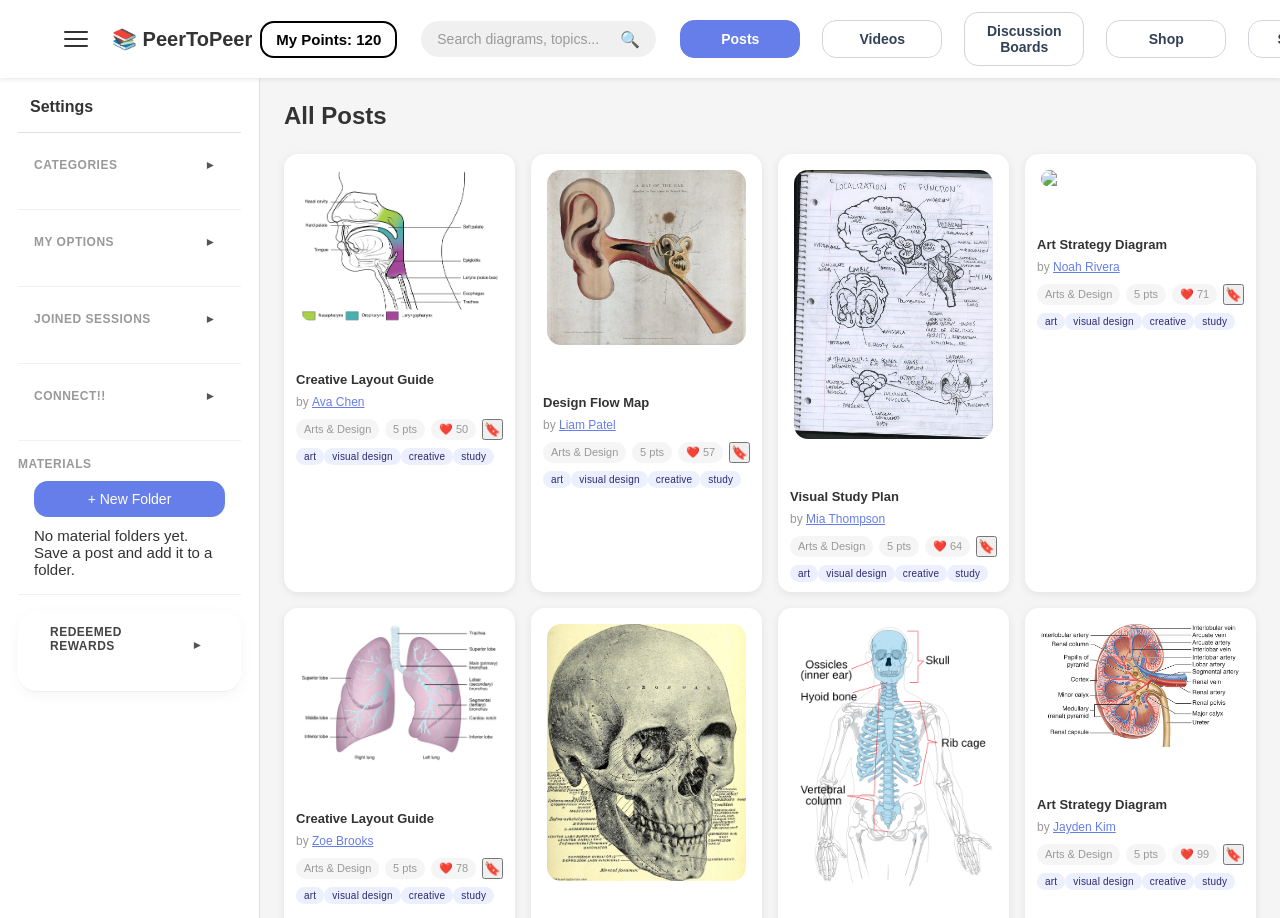
==== commit 4af9fedc: "Looking fresh" ====
--- a/index.html
+++ b/index.html
@@ -43,10 +43,10 @@
                 <h3>Settings</h3>
             </div>
             
-            <div class="sidebar-section collapsible-section" data-section="categories">
+            <div class="sidebar-section collapsible-section collapsed" data-section="categories">
                 <div class="sidebar-section-header">
                     <h4>Categories</h4>
-                    <button type="button" class="collapse-toggle" aria-expanded="true">▾</button>
+                    <button type="button" class="collapse-toggle" aria-expanded="false">▾</button>
                 </div>
                 <div class="sidebar-section-content">
                     <div class="category-list">
@@ -78,31 +78,10 @@
                 </div>
             </div>
 
-            <div class="sidebar-section collapsible-section" data-section="filters">
-                <div class="sidebar-section-header">
-                    <h4>Filters</h4>
-                    <button type="button" class="collapse-toggle" aria-expanded="true">▾</button>
-                </div>
-                <div class="sidebar-section-content">
-                    <label class="filter-checkbox">
-                        <input type="checkbox" checked>
-                        <span>Recent</span>
-                    </label>
-                    <label class="filter-checkbox">
-                        <input type="checkbox">
-                        <span>Most Popular</span>
-                    </label>
-                    <label class="filter-checkbox">
-                        <input type="checkbox">
-                        <span>Trending</span>
-                    </label>
-                </div>
-            </div>
-
-            <div class="sidebar-section collapsible-section" data-section="my-options">
+            <div class="sidebar-section collapsible-section collapsed" data-section="my-options">
                 <div class="sidebar-section-header">
                     <h4>My Options</h4>
-                    <button type="button" class="collapse-toggle" aria-expanded="true">▾</button>
+                    <button type="button" class="collapse-toggle" aria-expanded="false">▾</button>
                 </div>
                 <div class="sidebar-section-content">
                     <div class="option-item" data-action="upload">
@@ -128,6 +107,33 @@
                 </div>
             </div>
 
+            <div class="sidebar-section collapsible-section collapsed" data-section="joined-sessions">
+                <div class="sidebar-section-header">
+                    <h4>Joined Sessions</h4>
+                    <button type="button" class="collapse-toggle" aria-expanded="false">▾</button>
+                </div>
+                <div class="sidebar-section-content">
+                    <div id="joinedSessionsList" class="joined-sessions-list"></div>
+                </div>
+            </div>
+
+            <div class="sidebar-section collapsible-section collapsed" data-section="connect">
+                <div class="sidebar-section-header">
+                    <h4>Connect!!</h4>
+                    <button type="button" class="collapse-toggle" aria-expanded="false">▾</button>
+                </div>
+                <div class="sidebar-section-content">
+                    <div class="option-item" data-action="direct-messages">
+                        <span>💬</span>
+                        <span>Direct Messages</span>
+                    </div>
+                    <div class="option-item" data-action="connect-sessions">
+                        <span>📚</span>
+                        <span>Study Sessions</span>
+                    </div>
+                </div>
+            </div>
+
             <div class="sidebar-section materials-section">
                 <h4>Materials</h4>
                 <div class="material-controls">
@@ -136,32 +142,10 @@
                 <div id="materialFolders" class="materials-list"></div>
             </div>
 
-            <div class="sidebar-section">
-                <h4>Joined Sessions</h4>
-                <div id="joinedSessionsList" class="joined-sessions-list"></div>
-            </div>
-
-            <div class="sidebar-section collapsible-section" data-section="connect">
-                <div class="sidebar-section-header">
-                    <h4>Connect!!</h4>
-                    <button type="button" class="collapse-toggle" aria-expanded="true">▾</button>
-                </div>
-                <div class="sidebar-section-content">
-                    <div class="option-item" data-action="direct-messages">
-                        <span>💬</span>
-                        <span>Direct Messages</span>
-                    </div>
-                    <div class="option-item" data-action="connect-sessions">
-                        <span>📚</span>
-                        <span>Study Sessions</span>
-                    </div>
-                </div>
-            </div>
-
-            <div class="sidebar-section collapsible-section cart-section" data-section="redeemed-rewards">
+            <div class="sidebar-section collapsible-section collapsed cart-section" data-section="redeemed-rewards">
                 <div class="sidebar-section-header">
                     <h4>Redeemed Rewards</h4>
-                    <button type="button" class="collapse-toggle" aria-expanded="true">▾</button>
+                    <button type="button" class="collapse-toggle" aria-expanded="false">▾</button>
                 </div>
                 <div class="sidebar-section-content">
                     <div id="cartList" class="cart-list"></div>
@@ -169,7 +153,7 @@
                         <span>Total:</span>
                         <strong id="cartTotal">0 points</strong>
                     </div>
-                    <button id="clearCartBtn" class="clear-cart-btn" type="button">Clear Cart</button>
+                    <button id="clearCartBtn" class="cart-clear-btn" type="button">Clear Cart</button>
                     <div id="pendingPurchasesLabel" class="cart-pending-label">Pending Purchases</div>
                 </div>
             </div>
@@ -402,30 +386,34 @@
                     <div class="upload-panel">
                         <h3>Upload New Content</h3>
                         <p>Share a new post or video and earn coins when you publish.</p>
-                        <label class="upload-label">Type
-                            <select id="uploadType" class="upload-select">
-                                <option value="post">Post</option>
-                                <option value="video">Video</option>
-                            </select>
-                        </label>
-                        <label class="upload-label">Title
-                            <input id="uploadTitle" class="upload-input" type="text" placeholder="Add a title">
-                        </label>
-                        <label class="upload-label">Category
-                            <input id="uploadCategory" class="upload-input" type="text" placeholder="e.g. Science">
-                        </label>
-                        <label class="upload-label">Description
+                        <div class="upload-grid">
+                            <label class="upload-label">Type
+                                <select id="uploadType" class="upload-select">
+                                    <option value="post">Post</option>
+                                    <option value="video">Video</option>
+                                </select>
+                            </label>
+                            <label class="upload-label">Title
+                                <input id="uploadTitle" class="upload-input" type="text" placeholder="Add a title">
+                            </label>
+                            <label class="upload-label">Category
+                                <input id="uploadCategory" class="upload-input" type="text" placeholder="e.g. Science">
+                            </label>
+                        </div>
+                        <label class="upload-label upload-full-width">Description
                             <textarea id="uploadDescription" class="upload-input upload-textarea" placeholder="Write a description"></textarea>
                         </label>
-                        <label class="upload-label">Visibility</label>
-                        <div class="upload-radio-row">
-                            <label><input type="radio" name="uploadVisibility" value="public" checked> Public</label>
-                            <label><input type="radio" name="uploadVisibility" value="private"> Private</label>
-                        </div>
-                        <label class="upload-label">Attach image or video
+                        <div class="upload-meta-row">
+                            <label class="upload-label upload-meta-label">Visibility</label>
+                            <div class="upload-radio-row">
+                                <label><input type="radio" name="uploadVisibility" value="public" checked> Public</label>
+                                <label><input type="radio" name="uploadVisibility" value="private"> Private</label>
+                            </div>
+                        </div>
+                        <label class="upload-label upload-file-label">Attach image or video
                             <input id="uploadMediaInput" class="upload-input" type="file" accept="image/*,video/*" />
                         </label>
-                        <div id="uploadPreview" class="upload-preview"></div>
+                        <div id="uploadPreview" class="upload-preview">Selected media preview will appear here.</div>
                         <button id="publishUploadBtn" class="upload-publish-btn" type="button">Publish</button>
                         <div id="uploadStatus" class="upload-status"></div>
                     </div>
@@ -493,7 +481,7 @@
                 <div id="discussionProfileView" class="discussion-profile-view" style="display:none;">
                     <div class="discussion-profile-header">
                         <button id="closeProfileView" class="back-to-threads-btn">Back</button>
-                        <h3 id="profileName">Profile</h3>
+                        <h3 id="discussionProfileName">Profile</h3>
                         <p id="profileBio">Active member of the study community.</p>
                         <div class="profile-stats">
                             <span id="profilePostsCount">Posts: 0</span>
@@ -638,6 +626,30 @@
                             <div id="postImage" class="post-image">📷</div>
                             <div id="postTitleInline" class="post-title-inline">Title</div>
                             <div id="postContent" class="post-content">Post content goes here. This is the full details view of the selected post, with the visual on the left and the other information on the right.</div>
+
+                            <div id="aiChatContainer" class="ai-chat-container">
+                                <div class="ai-chat-header">
+                                    <div>
+                                        <span class="ai-badge">AI</span>
+                                        <h4>Ask the AI Assistant</h4>
+                                        <p>Get help with this post or diagram in a friendly chat view.</p>
+                                    </div>
+                                </div>
+                                <div id="aiMessages" class="ai-messages"></div>
+                                <div class="ai-input-row">
+                                    <input id="aiInput" class="ai-input" placeholder="Ask a question about this post...">
+                                    <button id="aiSendBtn" class="ai-send-btn">Ask</button>
+                                </div>
+                                <div id="aiStatus" class="ai-status"></div>
+
+                                <!-- Related posts (small cards) -->
+                                <div class="related-posts" aria-label="Related posts">
+                                    <div class="related-posts-header">
+                                        <h4>Related posts</h4>
+                                    </div>
+                                    <div id="relatedGrid" class="related-grid"></div>
+                                </div>
+                            </div>
                         </div>
                         <aside class="post-right">
                             <div class="post-header">
@@ -663,21 +675,6 @@
                                     </div>
                                 </form>
                             </div>
-
-                            <div id="aiChatContainer" class="ai-chat-container">
-                                <h4>Ask the AI Assistant</h4>
-                                <div id="aiMessages" class="ai-messages"></div>
-                                <div class="ai-input-row">
-                                    <input id="aiInput" class="ai-input" placeholder="Ask a question about this post...">
-                                    <button id="aiSendBtn" class="ai-send-btn">Ask</button>
-                                </div>
-                                <div id="aiStatus" class="ai-status"></div>
-                            </div>
-
-                            <div class="related-posts">
-                                <h4>Related Posts</h4>
-                                <div id="relatedGrid" class="related-grid"></div>
-                            </div>
                         </aside>
                     </div>
 
--- a/tailor.css
+++ b/tailor.css
@@ -362,6 +362,7 @@
 
 .material-controls {
     padding: 0 16px 10px 16px;
+    margin-top: 10px;
 }
 
 .material-add-btn {
@@ -558,34 +559,51 @@
 
 .upload-view {
     display: flex;
-    padding: 20px 0;
+    justify-content: center;
+    padding: 28px 0 40px;
 }
 
 .upload-panel {
-    background: #fff;
-    border-radius: 24px;
-    padding: 28px;
+    background: #ffffff;
+    border: 1px solid rgba(102,118,234,0.12);
+    border-radius: 28px;
+    padding: 32px;
     width: 100%;
-    box-shadow: 0 10px 30px rgba(0,0,0,0.08);
+    max-width: 780px;
+    box-shadow: 0 22px 70px rgba(32, 38, 75, 0.08);
 }
 
 .upload-panel h3 {
-    margin-bottom: 10px;
-    font-size: 22px;
-    color: #222;
+    margin-bottom: 8px;
+    font-size: 26px;
+    color: #1f2937;
+    letter-spacing: -0.02em;
 }
 
 .upload-panel p {
-    margin-bottom: 22px;
-    color: #666;
-    line-height: 1.6;
+    margin-bottom: 26px;
+    color: #4b5563;
+    line-height: 1.8;
+    max-width: 700px;
+}
+
+.upload-grid {
+    display: grid;
+    grid-template-columns: repeat(auto-fit, minmax(220px, 1fr));
+    gap: 18px;
+    margin-bottom: 18px;
 }
 
 .upload-label {
     display: block;
-    font-size: 14px;
-    color: #555;
-    margin-bottom: 12px;
+    font-size: 13px;
+    font-weight: 600;
+    color: #4b5563;
+    margin-bottom: 6px;
+}
+
+.upload-full-width {
+    width: 100%;
 }
 
 .upload-input,
@@ -593,61 +611,93 @@
 .upload-select {
     width: 100%;
     border: 1px solid #e4e8f0;
-    border-radius: 16px;
-    padding: 12px 14px;
+    border-radius: 18px;
+    padding: 14px 16px;
     margin-top: 8px;
     font-size: 14px;
-    background: #fafbff;
-    color: #333;
+    background: #f8fbff;
+    color: #111827;
+    transition: border-color 0.2s ease, background-color 0.2s ease;
+}
+
+.upload-input:focus,
+.upload-textarea:focus,
+.upload-select:focus {
+    outline: none;
+    border-color: #667eea;
+    background: #ffffff;
+    box-shadow: 0 0 0 4px rgba(102,118,234,0.08);
 }
 
 .upload-textarea {
-    min-height: 120px;
+    min-height: 150px;
     resize: vertical;
 }
 
+.upload-meta-row {
+    display: flex;
+    flex-wrap: wrap;
+    align-items: center;
+    justify-content: space-between;
+    gap: 18px;
+    margin-bottom: 18px;
+}
+
+.upload-meta-label {
+    margin-bottom: 8px;
+}
+
 .upload-radio-row {
     display: flex;
     flex-wrap: wrap;
-    gap: 12px;
-    margin-bottom: 16px;
+    gap: 14px;
+    margin-top: 6px;
 }
 
 .upload-radio-row label {
     display: inline-flex;
     align-items: center;
-    gap: 6px;
+    gap: 8px;
     font-size: 14px;
-    color: #555;
-}
-
-.upload-publish-btn {
-    border: none;
-    background-color: #667eea;
-    color: #fff;
-    border-radius: 16px;
-    padding: 14px 18px;
-    font-size: 15px;
-    cursor: pointer;
-    margin-top: 12px;
-}
-
-.upload-publish-btn:hover {
-    background-color: #556dd6;
-}
-
-.upload-status {
-    margin-top: 12px;
-    color: #444;
-    font-size: 13px;
+    color: #374151;
+    padding: 10px 16px;
+    border: 1px solid #e5e7eb;
+    border-radius: 14px;
+    background: #f8fafc;
+    cursor: pointer;
+}
+
+.upload-radio-row input {
+    accent-color: #667eea;
+}
+
+.upload-file-label {
+    display: block;
+    margin-bottom: 0;
+}
+
+.upload-file-label input {
+    margin-top: 10px;
+    padding: 12px 14px;
+    border-radius: 18px;
+    border: 1px solid #d1d5db;
+    background: #f8faff;
 }
 
 .upload-preview,
 .discussion-file-preview {
-    margin-top: 12px;
-    border-radius: 16px;
+    margin-top: 18px;
+    border-radius: 20px;
     overflow: hidden;
-    background: #f6f8ff;
+    background: #f8fbff;
+    border: 1px dashed #d1d5db;
+    min-height: 140px;
+    padding: 18px;
+    color: #6b7280;
+    display: flex;
+    align-items: center;
+    justify-content: center;
+    text-align: center;
 }
 
 .upload-preview img,
@@ -659,6 +709,29 @@
     height: auto;
 }
 
+.upload-publish-btn {
+    border: none;
+    background-color: #667eea;
+    color: #fff;
+    border-radius: 18px;
+    padding: 15px 22px;
+    font-size: 15px;
+    font-weight: 700;
+    cursor: pointer;
+    margin-top: 18px;
+    box-shadow: 0 16px 30px rgba(102,118,234,0.22);
+}
+
+.upload-publish-btn:hover {
+    background-color: #556dd6;
+}
+
+.upload-status {
+    margin-top: 14px;
+    color: #374151;
+    font-size: 13px;
+}
+
 
 .sessions-header {
     background: #fff;
@@ -1040,7 +1113,8 @@
 
 .post-image {
     width: 100%;
-    max-height: 420px;
+    min-height: 320px;
+    max-height: 460px;
     border-radius: 20px;
     background: linear-gradient(135deg, var(--accent-start) 0%, var(--accent-end) 100%);
     color: #fff;
@@ -1049,12 +1123,13 @@
     justify-content: center;
     font-size: 56px;
     overflow: hidden;
-}
-
-.post-image img {
+    position: relative;
+}
+
+.post-image img,
+.post-image video {
     width: 100%;
-    height: auto;
-    max-height: 420px;
+    height: 100%;
     object-fit: contain;
     display: block;
 }
@@ -1063,6 +1138,37 @@
     font-size: 28px;
     font-weight: 700;
     color: #222;
+}
+
+@media screen and (max-width: 1080px) {
+    .single-post-columns {
+        grid-template-columns: 1fr;
+    }
+
+    .post-left,
+    .post-right {
+        width: 100%;
+    }
+}
+
+@media screen and (max-width: 720px) {
+    .single-post-view {
+        padding: 20px;
+    }
+
+    .post-image {
+        min-height: 260px;
+        max-height: none;
+    }
+
+    .post-actions-inline {
+        justify-content: stretch;
+        gap: 10px;
+    }
+
+    .post-actions-inline button {
+        flex: 1;
+    }
 }
 
 .post-content {
@@ -1434,6 +1540,21 @@
 .follow-card-title span {
     color: #62718f;
     font-size: 13px;
+}
+
+.follow-card-author {
+    border: none;
+    background: none;
+    color: #1f2937;
+    font-size: 16px;
+    font-weight: 700;
+    padding: 0;
+    text-align: left;
+    cursor: pointer;
+}
+
+.follow-card-author:hover {
+    text-decoration: underline;
 }
 
 .follow-card-meta {
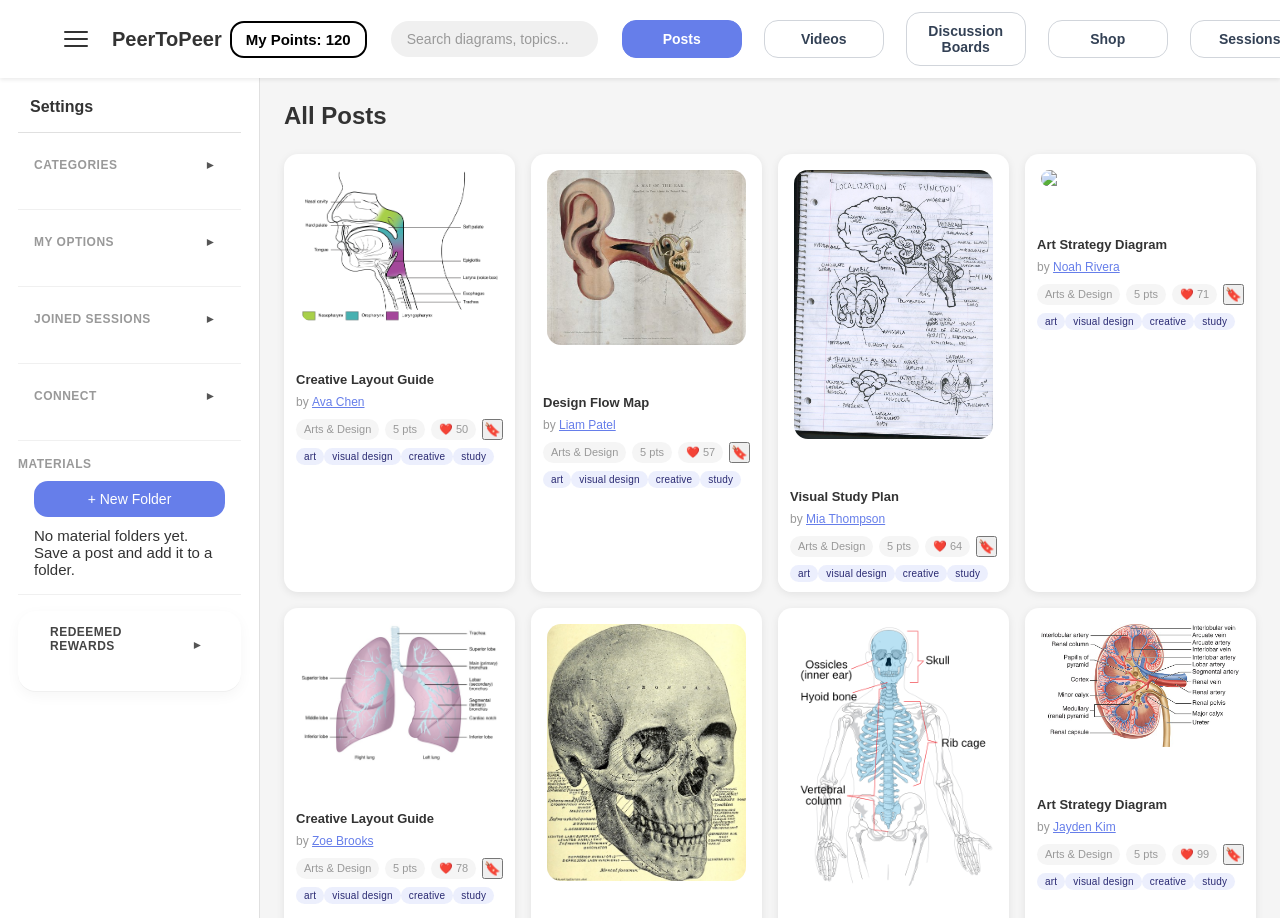
==== commit b7060017: "nice sht" ====
--- a/index.html
+++ b/index.html
@@ -15,13 +15,12 @@
                 <span></span>
                 <span></span>
             </button>
-            <div class="logo">📚 PeerToPeer</div>
+            <div class="logo">PeerToPeer</div>
             <div class="points-box" id="userPointsLabel">My Points: 120</div>
         </div>
         <div class="navbar-center">
             <div class="search-container">
                 <input type="text" class="search-bar" placeholder="Search diagrams, topics...">
-                <span class="search-icon">🔍</span>
             </div>
         </div>
         <div class="navbar-right">
@@ -51,27 +50,27 @@
                 <div class="sidebar-section-content">
                     <div class="category-list">
                         <div class="category-item active" data-category="all">
-                            <span class="category-icon">⭐</span>
+                            <span class="category-icon"></span>
                             <span>All Diagrams</span>
                         </div>
                         <div class="category-item" data-category="math">
-                            <span class="category-icon">📐</span>
+                            <span class="category-icon"></span>
                             <span>Mathematics</span>
                         </div>
                         <div class="category-item" data-category="science">
-                            <span class="category-icon">🔬</span>
+                            <span class="category-icon"></span>
                             <span>Science</span>
                         </div>
                         <div class="category-item" data-category="history">
-                            <span class="category-icon">📜</span>
+                            <span class="category-icon"></span>
                             <span>History</span>
                         </div>
                         <div class="category-item" data-category="language">
-                            <span class="category-icon">📖</span>
+                            <span class="category-icon"></span>
                             <span>Languages</span>
                         </div>
                         <div class="category-item" data-category="art">
-                            <span class="category-icon">🎨</span>
+                            <span class="category-icon"></span>
                             <span>Arts & Design</span>
                         </div>
                     </div>
@@ -85,23 +84,23 @@
                 </div>
                 <div class="sidebar-section-content">
                     <div class="option-item" data-action="upload">
-                        <span>⬆️</span>
-                        <span>Upload Diagram</span>
+                        <span></span>
+                        <span>Upload</span>
                     </div>
                     <div class="option-item" data-action="saved">
-                        <span>❤️</span>
+                        <span></span>
                         <span>Saved</span>
                     </div>
                     <div class="option-item" data-action="following">
-                        <span>👥</span>
+                        <span></span>
                         <span>Following</span>
                     </div>
                     <div class="option-item" data-action="joined-discussions">
-                        <span>💬</span>
-                        <span>Discussion Boards I've Joined</span>
+                        <span></span>
+                        <span>My Discussion Boards</span>
                     </div>
                     <div class="option-item study-sessions-panel" id="mySessionsBtn">
-                        <span>📅</span>
+                        <span></span>
                         <span>My Study Sessions</span>
                     </div>
                 </div>
@@ -119,16 +118,16 @@
 
             <div class="sidebar-section collapsible-section collapsed" data-section="connect">
                 <div class="sidebar-section-header">
-                    <h4>Connect!!</h4>
+                    <h4>Connect</h4>
                     <button type="button" class="collapse-toggle" aria-expanded="false">▾</button>
                 </div>
                 <div class="sidebar-section-content">
                     <div class="option-item" data-action="direct-messages">
-                        <span>💬</span>
+                        <span></span>
                         <span>Direct Messages</span>
                     </div>
                     <div class="option-item" data-action="connect-sessions">
-                        <span>📚</span>
+                        <span></span>
                         <span>Study Sessions</span>
                     </div>
                 </div>
@@ -384,7 +383,7 @@
 
                 <div id="uploadView" class="upload-view" style="display:none;">
                     <div class="upload-panel">
-                        <h3>Upload New Content</h3>
+                        <h3>Upload</h3>
                         <p>Share a new post or video and earn coins when you publish.</p>
                         <div class="upload-grid">
                             <label class="upload-label">Type
